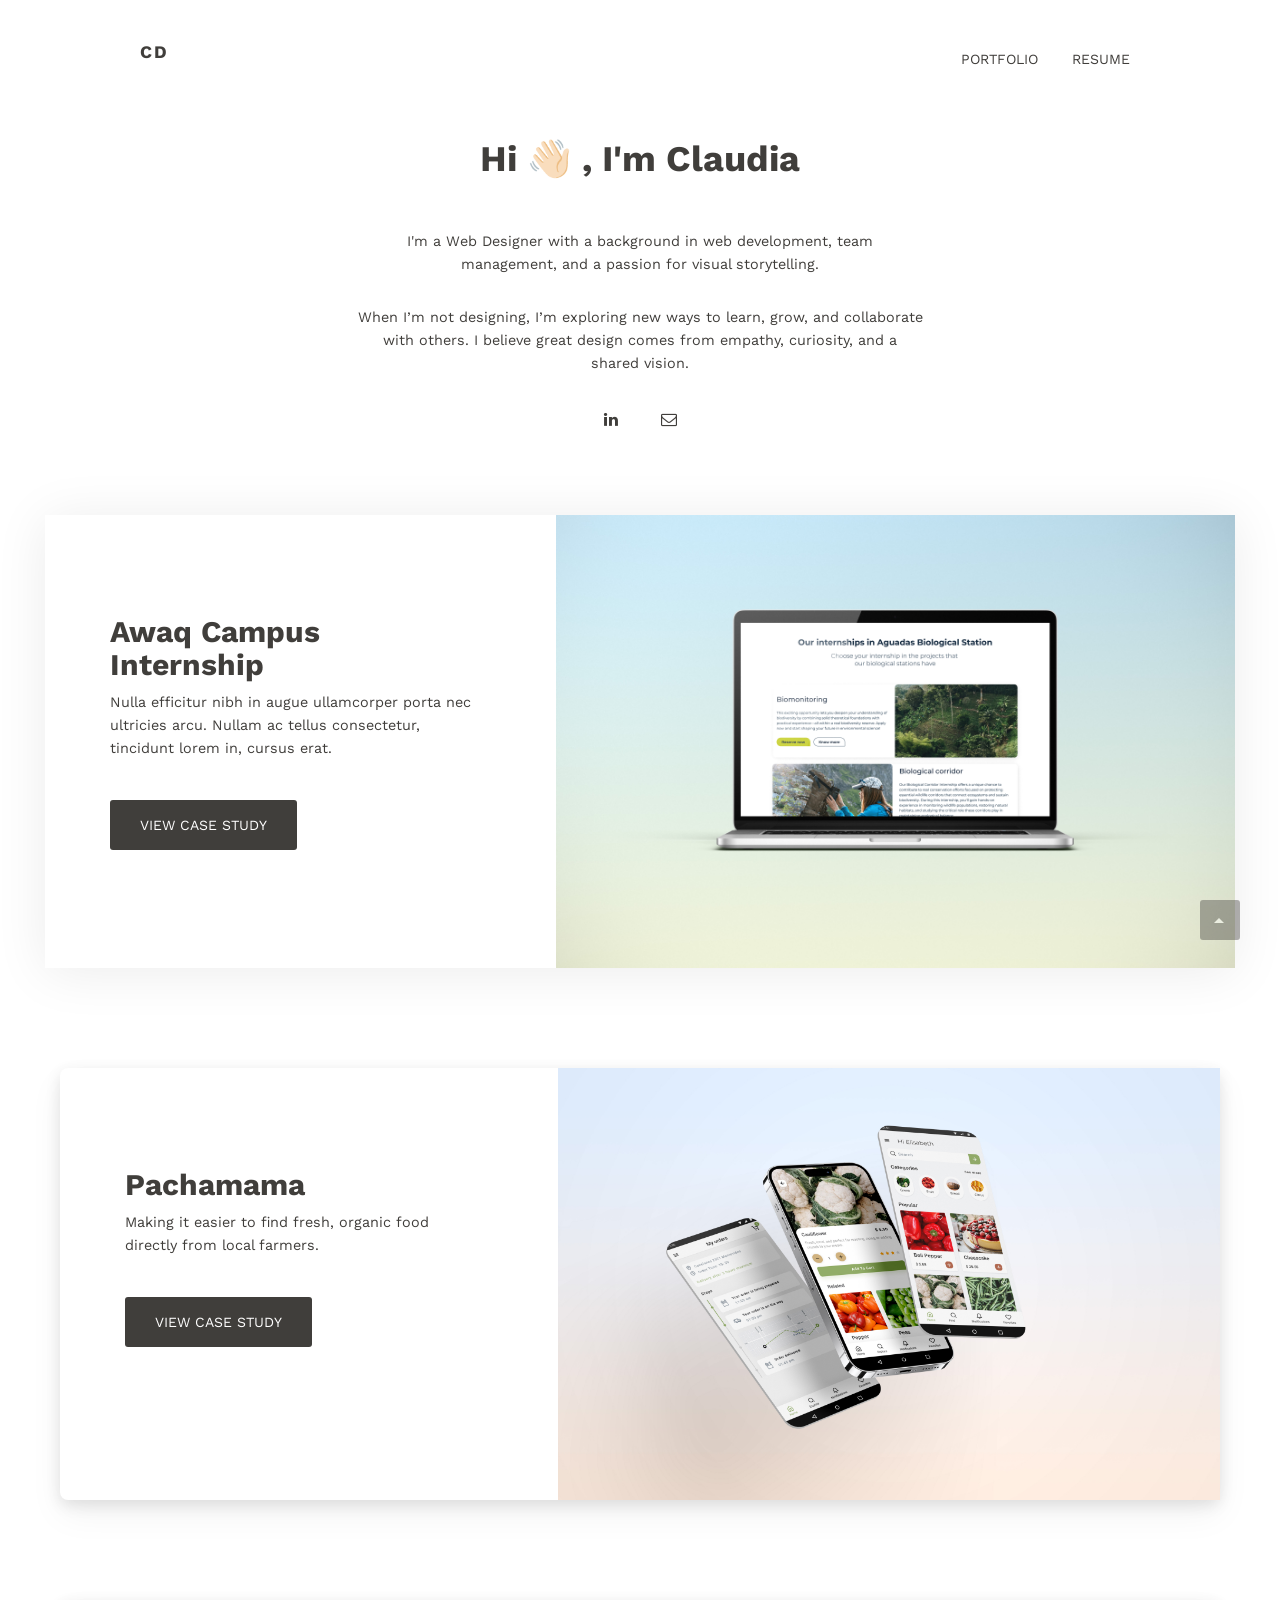
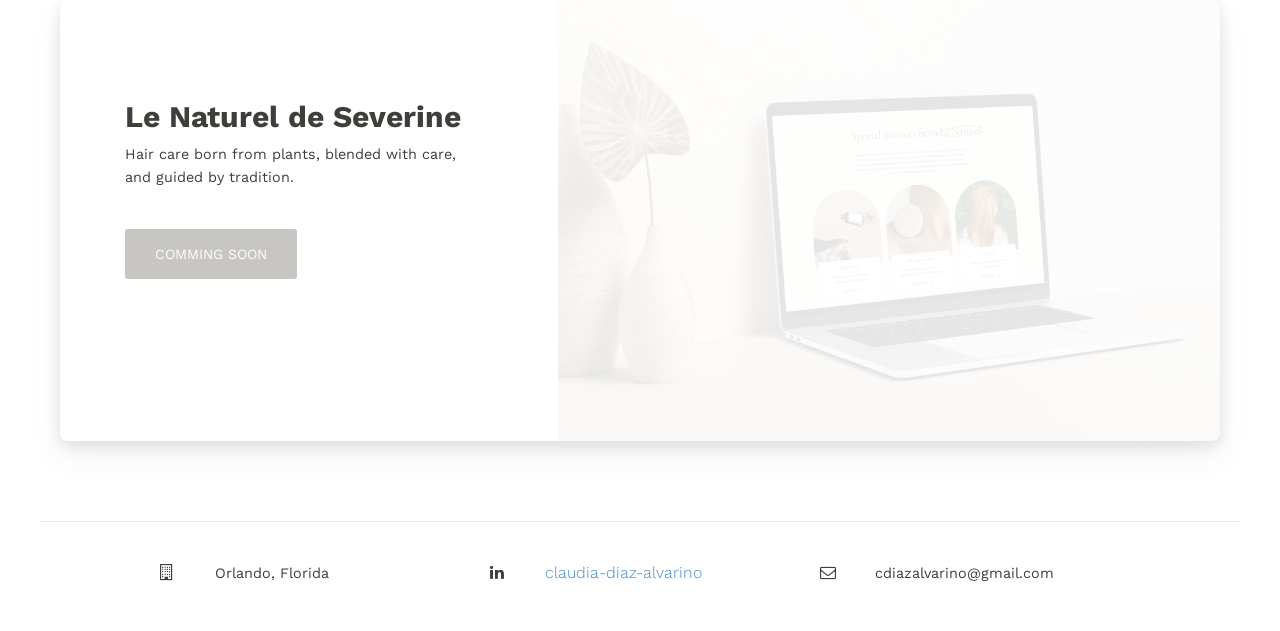
==== index.html @ 5d422d53 "links" ====
<!DOCTYPE html>
<html>
  <head>
    <title>Tera | Responsive HTML5 Portfolio Template</title>
    <meta charset='utf-8'>
    <meta content='Description' name=''>
    <meta content='1 day' name='revisit-after'>
    <meta content='width=device-width, initial-scale=1' name='viewport'>
    <link rel="shortcut icon" href="favicon.ico?v=5" type="image/x-icon">
    <!-- Fonts -->
    <link href='http://fonts.googleapis.com/css?family=Roboto:400,100,300,400italic,300italic,100italic,700italic,700' rel='stylesheet' type='text/css'>
    <link href='http://fonts.googleapis.com/css?family=Inconsolata:400,700' rel='stylesheet' type='text/css'>
    <link rel="stylesheet"
    href="https://fonts.googleapis.com/css2?family=Heebo:wght@400;500;600;700&family=Work+Sans:wght@400;600;700&display=swap">
    <!-- Styles -->
    <link href="stylesheets/bootstrap.min.css" rel="stylesheet" type="text/css" />
    <link href="stylesheets/font-awesome.min.css" rel="stylesheet" type="text/css" />
    <link href="stylesheets/style.css" rel="stylesheet" type="text/css" />
    <link rel="stylesheet"
    href="https://fonts.googleapis.com/css2?family=Heebo:wght@400;500;600;700&family=Work+Sans:wght@400;600;700&display=swap">
    <link href="https://fonts.googleapis.com/css2?family=Heebo:wght@100..900&family=Mrs+Saint+Delafield&family=Open+Sans:ital,wght@0,300..800;1,300..800&family=Work+Sans:ital,wght@0,100..900;1,100..900&display=swap" rel="stylesheet">
    <!-- HTML5 fallbacks -->
    <!--[if lt IE 9]>
    <script src="javascripts/html5shiv.js" type="text/javascript"></script>
    <script src="javascripts/respond.min.js" type="text/javascript"></script>
    <![endif]-->
  </head>
  <body>
    <div class='container-fluid'>
      <header data-spy='affix'>
        <section>
          <a class='brand' href='index.html'>
            CD
          </a>
          <ul id='navigation'>
            <div class='trigger'>
              <div class='bar'></div>
              <div class='bar'></div>
              <div class='bar'></div>
            </div>
            <li>
              <a href='index.html'>Portfolio</a>
            </li>
            <!-- <li>
              <a href='#'>Features</a>
              <ul>
                <li>
                  <a href='tera-slider.html'>Tera Slider</a>
                </li>
                <li>
                  <a href='icons.html'>Retina icons</a>
                </li>
                <li>
                  <a href='404.html'>404 Error page</a>
                </li>
                <li>
                  <a href='index-boxed.html'>Boxed layout</a>
                </li>
                <li>
                  <a href='profile.html'>Profile page</a>
                </li>
                <li>
                  <a href='elements.html'>Elements</a>
                </li>
              </ul>
            </li> -->
            <!-- <li>
              <a href='#'>Portfolio</a>
              <ul>
                <li>
                  <a href='aci.html'>Awaq Campus Internship</a>
                </li>
                <li>
                  <a href='pachamama.html'>Pachamama</a>
                </li>
              </ul>
            </li> -->
            <li>
              <a href='resume.html'>Resume</a>
            </li>
          
          </ul>
        </section>
      </header>
    
  

      <!-- Intro -->
      <section class='wide pt-100'>
        <div class='block'>
          <div class='row'>
            <div class='col-md-6 col-md-offset-3'>
              <div class='text-center'>
                <div class='title-block'>
                  <h1>Hi 👋🏻 , I'm Claudia</h1>
                </div> 
                <p>I'm a Web Designer with a background in web development, team management, and a passion for visual storytelling.</p>
                <p>When I’m not designing, I’m exploring new ways to learn, grow, and collaborate with others. I believe great design comes from empathy, curiosity, and a shared vision.</p>
                <!-- <div class='fa fa-heart-o'></div> -->
               
              </div>
              <div class='text-center intro'>
                <div class='social'>
                  <a class='icon fa fa-linkedin' href='https://www.linkedin.com/in/claudia-diaz-alvarino/'></a>
                  <!-- <a class='icon fa fa-behance' href='#'></a> -->
                  <a class='icon fa fa-envelope-o' href='mailto:cdiazalvarino@gmail.com'></a>
                </div>
              </div>
              
            </div>
          </div>
        </div>
      </section>
      
     
      <section class='wide'>
        <div class='block'>

          <!-- DO NOT DELETE -->
          <!-- <a href="aci.html"> 
            <div class='row mb-100'>
            <div class='col-md-12'>
              <img class="fadeIn card" src="images/home/aci.jpg" />
            </div>
          </div></a> -->

          <!-- <a href="pachamama.html"> 
            <div class='row mb-100'>
            <div class='col-md-12'>
              <img class="fadeIn card" src="images/home/coder.jpg" />
            </div>
          </div>
        </a> -->
        <!-- END DO NOT DELETE -->
          <div class='row mb-100 card'>
            <div class='col-md-5'>
              <div class='block'>
                <h2>Awaq Campus Internship</h2>
                <p>Nulla efficitur nibh in augue ullamcorper porta nec ultricies arcu. Nullam ac tellus consectetur, tincidunt lorem in, cursus erat.</p>
                <a class="btn btn-default" href="aci.html">View Case Study</a>
              <!-- <button class='btn btn-primary'>Primary button</button> -->
              </div>
            </div>
            <div class='col-md-7 pr-0'>
              <img class="fadeIn" src="images/projects/aci/hero.jpg" />
            </div>
          </div>
          <div class='row mb-100 card2'>
            <div class='col-md-5'>
              <div class='block'>
                <h2>Pachamama</h2>
                <p>Making it easier to find fresh, organic food directly from local farmers.</p>
                <!-- <button class='btn btn-default' >View Case Study</button> -->
                <a class="btn btn-default" href="pachamama.html">View Case Study</a>
              </div>
            </div>
            <div class='col-md-7 pr-0'>
              <img class="fadeIn" src="images/projects/coder/HERO.jpg" />
            </div>
          </div>
          <!-- <div class='row card2'>
            <div class='col-md-5'>
              <div class='block'>
                <h2>E-commerce Experience</h2>
                 <p>Minimal by nature, bold in function. A digital storefront made to feel effortless.
                 </p>
                <a class="btn btn-inactive" aria-disabled="true" href="">Comming Soon</a>
              </div>
            </div>
            <div class='col-md-7 pr-0'>
              <img class="fadeIn" src="images/home/ecommerce3.jpg" />
            </div>
          </div> -->
          <!-- full image do not delete -->
          <!-- <div class='row'>
            <div class='col-md-12'>
              <img class="fadeIn" src="images/projects/05.png" />
            </div>
          </div> -->
          <!-- <div class='row'>
            <div class='col-md-7'>
              <img class="fadeIn" src="images/projects/17.jpg" />
            </div>
            <div class='col-md-5'>
              <div class='block'>
                <h3>The fun part</h3>
                <p>Lorem ipsum dolor sit amet, consectetur adipiscing elit. Quisque mauris sapien, mollis nec gravida vitae, mollis in ligula.</p>
              </div>
            </div>
          </div> -->
          <!-- <div class='row'>
            <div class='col-md-6 col-md-offset-3'>
              <img class="fadeIn" src="images/projects/05.jpg" />
              <div class='block text-center'>
                <h3>Thank you for watching</h3>
                <div class='fa fa-heart-o'></div>
              </div>
            </div>
          </div> -->
          <div class='row card2'>
            <div class='col-md-5'>
              <div class='block'>
                <h2>Le Naturel de Severine</h2>
                 <p>Hair care born from plants, blended with care, and guided by tradition.
                 </p>
                <a class="btn btn-inactive" aria-disabled="true" href="">Comming Soon</a>
              </div>
            </div>
            <div class='col-md-7 pr-0'>
              <img class="fadeIn" src="images/home/lenaturel1.jpg" />
            </div>
          </div>

          <!-- <div class='row card2'>
            <div class='col-md-5'>
              <div class='block'>
                <h2>Le Naturel de Severine</h2>
                 <p>Hair care born from plants, blended with care, and guided by tradition.
                 </p>
                <a class="btn btn-inactive" aria-disabled="true" href="">Comming Soon</a>
              </div>
            </div>
            <div class='col-md-7 pr-0'>
              <img class="fadeIn" src="images/home/lenaturel2.jpg" />
            </div>
          </div> -->
        </div>
      </section>

      <!-- <section class='work'>
        <ul id='grid'>
         
          <li class='item photography wide'>
            <a class='inner' href='single.html' style='background:url(images/projects/aci/test.jpg);'>
              <div class='caption'>
                <div class='field'>
                  Design
                </div>
                <div class='titles'>
                  <div class='title'>AWAQ Campus Internship</div>
                  <div class='subtitle'>Packages</div>
                </div>
              </div>
            </a>
          </li>
         
        
         
        
        
        </ul>
      </section> -->
 
<!--      
       <section class='wide'>
        <div class='block pb-0'>
          <div class='row mb-50 pt-100 pb-100'>
            <div class='col-md-4'>
              <div class=''>
                <h2>Elmiron</h2>
                <p>The main goal of the website is to make it easy for users to reserve internships. There is a dedicated internship page, but this information is also displayed in other sections of the website. </p>
              </div>
            </div>
            <div class='col-md-8'>
              <img class="fadeIn" src="images/projects/wt/Emiron.jpg" />
            </div>
          </div>
         
          

         
        </div>
      </section> -->


      <!-- CONTACT -->
      <!-- CONTACT -->
      <section class='contact top-line mobile-center'>
        <div class='block'>
          <div class='row'>
            <div class='col-md-4'>
              <div class='row'>
                <div class='col-md-2'>
                  <div class='fa fa-building-o'></div>
                </div>
                <div class='col-md-10'>
                  <p>Orlando, Florida</p>
                </div>
              </div>
            </div>
            <div class='col-md-4'>
              <div class='row'>
                <div class='col-md-2'>
                  <div class='fa fa-linkedin'></div>
                </div>
                <div class='col-md-10'>
                  <!-- <p>(10) 10 100 100</p>
                  <p>(13) 33 333 337</p> -->
                  <a href="https://www.linkedin.com/in/claudia-diaz-alvarino/">claudia-diaz-alvarino</a>
                </div>
              </div>
            </div>
            <div class='col-md-4'>
              <div class='row'>
                <div class='col-md-2'>
                  <div class='fa fa-envelope-o'></div>
                </div>
                <div class='col-md-10'>
                  <p>cdiazalvarino@gmail.com</p>
                </div>
              </div>
            </div>
          </div>
        </div>
      </section>
      <!-- Footer -->
      <!-- <footer>
        <section class='text-center'>
          <div class='social'>
            <a class='icon fa fa-dribbble' href='#'></a>
            <a class='icon fa fa-behance' href='#'></a>
            <a class='icon fa fa-facebook' href='#'></a>
            <a class='icon fa fa-instagram' href='#'></a>
            <a class='icon fa fa-twitter' href='#'></a>
            <a class='icon fa fa-stumbleupon' href='#'></a>
          </div>
          <div class='copy'>
            &copy; 2015 Tera. All Rights Reserved.
          </div>
        </section>
      </footer> -->
    </div>
    <script src="javascripts/jquery.min.js" type="text/javascript"></script>
    <script src="javascripts/jquery.easing.1.3.js" type="text/javascript"></script>
    <script src="javascripts/jquery.mobile.custom.min.js" type="text/javascript"></script>
    <script src="javascripts/tera-slider.js" type="text/javascript"></script>
    <script src="javascripts/tera-lightbox.js" type="text/javascript"></script>
    <script src="javascripts/isotope.pkgd.min.js" type="text/javascript"></script>
    <script src="javascripts/bootstrap.min.js" type="text/javascript"></script>
    <script src="javascripts/validation.js" type="text/javascript"></script>
    <script src="javascripts/jquery.placeholder.js" type="text/javascript"></script>
    <script src="javascripts/waypoints.min.js" type="text/javascript"></script>
    <script src="javascripts/functions.js" type="text/javascript"></script>
  </body>
</html>
---- stylesheets/style.css ----
/*

Tera CSS
Version 2.5
Made by Themanoid

	TABLE OF CONTENTS
	_________________

	00. Presets
	01. General
	02. Typography
	03. Elements
	04. Sections
	05. Slider
	06. Portfolio
	07. Modes
	08. Lightbox

*/
/*-----------

 	00 Presets

-------------*/
@import url("tera-slider.css");
@import url("tera-lightbox.css");
::selection {
  background: yellow;
  /* background: #B5E9E3; */
  color: #403E3B; 
}

::-moz-selection {
  background: yellow;
  /* background: #B5E9E3; */
  color: #403E3B; }

* {
  -webkit-font-smoothing: antialiased;
  text-rendering: optimizeLegibility; }

/*-----------

	01 General

-------------*/
html, body {
  font-size: 16px;
  /* font-family: "Roboto", sans-serif; */
  font-family: "Work Sans", sans-serif;
  font-weight: 300;
  background: #fff;
  color: #403E3B;
  width: 100%;
  height: 100%;
  min-height: 100%;
  display: inline-block; }
  @media screen and (max-width: 767px) {
    html, body {
      font-size: 14px; } }
  @media screen and (min-width: 1300px) {
    html, body {
      font-size: 18px; } }

body {
  overflow-x: hidden; }

.container-fluid {
  padding: 0;
  width: 100%;
  height: 100%;
  min-height: 100%;
  -ms-filter: "progid:DXImageTransform.Microsoft.Alpha(Opacity=$ms)";
  filter: alpha(opacity=0);
  -moz-opacity: 0;
  -khtml-opacity: 0;
  opacity: 0;
  -webkit-transition: opacity 0.6s cubic-bezier(0.35, 0.085, 0.305, 1.005);
  -moz-transition: opacity 0.6s cubic-bezier(0.35, 0.085, 0.305, 1.005);
  -o-transition: opacity 0.6s cubic-bezier(0.35, 0.085, 0.305, 1.005);
  transition: opacity 0.6s cubic-bezier(0.35, 0.085, 0.305, 1.005); }
  .container-fluid.loaded {
    -ms-filter: "progid:DXImageTransform.Microsoft.Alpha(Opacity=$ms)";
    filter: alpha(opacity=100);
    -moz-opacity: 1;
    -khtml-opacity: 1;
    opacity: 1; }


    .pb-0 {
      padding-bottom: 0px!important;
    }

    .pt-0 {
      padding-top: 0px!important;
    }

    .pr-0{
      padding-right: 0px!important;
    }

    .mb-30{
      margin-bottom: 30px;
    }

    .mb-50{
      margin-bottom: 50px;
    }

    .pt-30{
      padding-top: 30px!important;
    }
    .pb-30{
      padding-bottom: 30px!important;
    }

    .pt-50{
      padding-top: 50px!important;
    }
    .pb-50{
      padding-bottom: 50px!important;
    }

    .pt-100{
      padding-top: 100px!important;
    }

    .pb-100{
      padding-bottom: 100px!important;
    }
     
    .mb-80{
      margin-bottom: 80px;
    }
    .mb-100{
      margin-bottom: 100px!important;
    }

    .mt-100{
      margin-top: 100px;
    }

    /* Border of projects */
    .border{
      padding:30px 10px;
      border: 3px solid #EFEFEF
      /* border: 3px solid #EAF9F6; */

    }

    .flex{
      display: flex;
      justify-content: center;
    }


    .fill{
    background-color: #fdf2d8; 
    padding: 0.1em 0.1em;
    font-weight: 500;
    }

    .fill-blue{
    background-color: #E4F3FA; 
    padding: 0.1em 0.1em;
    font-weight: 500;
    }

    .confidential{
      font-family: "Work Sans", sans-serif;
    font-weight: 300;
    font-size: 15px;
    }

    



/*-----------

	02 Typography

-------------*/
.title-block {
  padding-bottom: 30px; }
  .title-block h1, .title-block h2, .title-block h3, .title-block h4, .title-block h5, .title-block h6 {
    padding-top: 0;
    margin-top: 0; }
    @media screen and (max-width: 767px) {
      .title-block h1, .title-block h2, .title-block h3, .title-block h4, .title-block h5, .title-block h6 {
        margin-top: 20px; } }
  @media screen and (max-width: 767px) {
    .title-block {
      padding-bottom: 20px;
      text-align: center; } }

h1, h2, h3, h4, h5, h6 {
  color: #403E3B;
  font-weight: normal; }

h1 {
  /* font-family: "Roboto", sans-serif;
  font-weight: 100; */
  font-family: "Work Sans", sans-serif;
    font-optical-sizing: auto;
    font-weight: bold;
    font-style: normal;
 }

  h2{
    font-family: "Work Sans", sans-serif;
    font-optical-sizing: auto;
    font-weight: bold;
    font-style: normal;
  }

 

h3 {
  font-family: "Work Sans", sans-serif;
  margin-bottom: 20px;
  font-weight: 500; }

h4 {
  /* font-family: "Inconsolata", sans-serif; */
  font-family: "Work Sans", sans-serif;
  font-weight: 400;
  font-size: 1em;
  /* border-bottom: 1px solid #DDDDDD; */
  padding-bottom: 5px;
  font-weight: bold;
    color: #403E3B; 
    /* font-weight: 600; */
}

.resume-h4{

  color: #6d6e71;
  letter-spacing: 1.5px;

}

.resume-h2{
  font-size: 27px;
  letter-spacing: 1.3px;
  font-family: "Crimson Text", serif;
  font-weight: 400;
  font-style: italic;
}
  

p {
  font-size: .9em;
  line-height: 1.6em;
  /* font-family: "Inconsolata", sans-serif; */
  font-family: "Work Sans", sans-serif;
  font-weight: 400;
  /* color: #888; */
  color: #403E3B;
  margin: 10px 0 30px 0; 
}
  p a {
    font-weight: bold; }

blockquote {
  border-left: 1px solid #bbb;
  width: 100%;
  border-right: 1px solid #bbb;
  text-align: center;
  margin-bottom: 40px; }

strong {
  font-weight: bold;
  color: #403E3B; }

.subtitle {
  -ms-filter: "progid:DXImageTransform.Microsoft.Alpha(Opacity=$ms)";
  filter: alpha(opacity=70);
  -moz-opacity: 0.7;
  -khtml-opacity: 0.7;
  opacity: 0.7;
  /* font-family: "Inconsolata", sans-serif;  */
  font-family: "Work Sans", sans-serif;
}
  

  /* Lists */
  
  .custom-list {
    list-style: none;
    padding-left: 0;
    font-size: .9em;
    line-height: 1.6em;
    /* font-family: "Inconsolata", sans-serif; */
    font-family: "Work Sans", sans-serif;
    font-weight: 400;
    /* color: #888; */
    color: #403E3B;
    margin: 10px 0 30px 0;
  }
  
  .custom-list li {
    position: relative;
    padding-left: 28px;
    margin-bottom: 16px;
    
  }
  
  .custom-list li::before {
    content: '';
    position: absolute;
    left: 0;
    top: 10px;
    width: 5px;
    height: 5px;
    background-color: #888;
    /* background-color: #403E3B; */
    border-radius: 50%;
  }

  

/*-----------

	03 Elements

-------------*/

.grid {
  -webkit-transition: all .3s;
  transition: all .3s;
}


.card {
  box-shadow: 0px 4px 50px 0px rgba(0, 0, 0, 0.08);
  transition: filter 0.6s cubic-bezier(0.55, 0.055, 0.675, 0.19), 
  opacity 0.6s ease-in-out; 
}

.card:hover {
              filter: brightness(1.03);
  opacity: 1;
}

.card2{
  background-color: #fff;
    border-radius: 8px;
    flex-wrap: wrap;
    align-items: stretch;
    width: 100%;
    margin: 40px auto;
    transition: all .12s;
    display: flex;
    box-shadow: 0 5px 15px rgba(0, 0, 0, .1), 0 15px 35px rgba(0, 0, 0, .05);

}

.card3{
  background-color: #fff;
    /* border-radius: 8px; */
    flex-wrap: wrap;
    align-items: stretch;
    width: 100%;
    /* margin: 40px auto; */
    transition: all .12s;
    display: flex;
    box-shadow: 0 5px 15px rgba(0, 0, 0, .1), 0 15px 35px rgba(0, 0, 0, .05);

}


/* .outlined-text {
  font-size: 3rem;
  color: white; 
  -webkit-text-stroke: 1px black; 
  font-weight: 600;
  background-color: transparent;
} */


.responsive-video {
  width: 100%;
  height: auto;
  display: block;
  max-width: 100%;
  border: none;
  box-shadow: none;
  margin: 0;
  padding: 0;
  background: none;
}

.blog-date {
  margin-top: 25px;
  color: #999;
  font-size: .9em; }

.comment-box {
  border: 1px solid #fff;
  padding: 0 20px 15px;
  margin-bottom: 40px;
  -webkit-transition: all 0.3s cubic-bezier(0.35, 0.085, 0.305, 1.005);
  -moz-transition: all 0.3s cubic-bezier(0.35, 0.085, 0.305, 1.005);
  -o-transition: all 0.3s cubic-bezier(0.35, 0.085, 0.305, 1.005);
  transition: all 0.3s cubic-bezier(0.35, 0.085, 0.305, 1.005); }
  .comment-box .title {
    margin: 0 -20px;
    background: #fff;
    padding: 10px 20px; }
  .comment-box:hover {
    -webkit-box-shadow: 0 5px 0 rgba(0, 0, 0, 0.1);
    -moz-box-shadow: 0 5px 0 rgba(0, 0, 0, 0.1);
    -ms-box-shadow: 0 5px 0 rgba(0, 0, 0, 0.1);
    box-shadow: 0 5px 0 rgba(0, 0, 0, 0.1); }

ul.comments {
  list-style: none;
  margin: 30px 0;
  padding: 0; }
  ul.comments li.comment {
    border: 1px solid #fff;
    margin-bottom: 15px;
    -webkit-transition: all 0.3s cubic-bezier(0.35, 0.085, 0.305, 1.005);
    -moz-transition: all 0.3s cubic-bezier(0.35, 0.085, 0.305, 1.005);
    -o-transition: all 0.3s cubic-bezier(0.35, 0.085, 0.305, 1.005);
    transition: all 0.3s cubic-bezier(0.35, 0.085, 0.305, 1.005); }
    ul.comments li.comment:hover {
      -webkit-box-shadow: 0 3px 0 rgba(0, 0, 0, 0.1);
      -moz-box-shadow: 0 3px 0 rgba(0, 0, 0, 0.1);
      -ms-box-shadow: 0 3px 0 rgba(0, 0, 0, 0.1);
      box-shadow: 0 3px 0 rgba(0, 0, 0, 0.1); }
    ul.comments li.comment .user {
      background: #fff;
      display: inline-block;
      width: 100%;
      border-bottom: 1px solid #fff; }
      ul.comments li.comment .user img {
        height: 50px;
        float: left; }
      ul.comments li.comment .user h5 {
        margin: 0 25px;
        line-height: 50px;
        display: inline-block;
        float: left;
        width: auto; }
      ul.comments li.comment .user a.btn {
        float: right;
        display: inline-block;
        margin-right: 10px;
        background: #ddd; }
        ul.comments li.comment .user a.btn:hover {
          background: #403E3B; }
    ul.comments li.comment .comment-body {
      padding: 0 25px;
      display: block;
      float: none;
      clear: both; }
    ul.comments li.comment ul {
      list-style: none; }
      ul.comments li.comment ul li {
        margin-bottom: 15px; }

.back-to-top {
  background: #403E3B;
  width: 40px;
  height: 40px;
  position: fixed;
  right: 40px;
  bottom: -40px;
  cursor: pointer;
  -ms-filter: "progid:DXImageTransform.Microsoft.Alpha(Opacity=$ms)";
  filter: alpha(opacity=40);
  -moz-opacity: 0.4;
  -khtml-opacity: 0.4;
  opacity: 0.4;
  -webkit-border-radius: 3px;
  -moz-border-radius: 3px;
  -ms-border-radius: 3px;
  border-radius: 3px;
  -webkit-transition: all 0.3s cubic-bezier(0.35, 0.085, 0.305, 1.005);
  -moz-transition: all 0.3s cubic-bezier(0.35, 0.085, 0.305, 1.005);
  -o-transition: all 0.3s cubic-bezier(0.35, 0.085, 0.305, 1.005);
  transition: all 0.3s cubic-bezier(0.35, 0.085, 0.305, 1.005); }
  .back-to-top.active {
    bottom: 40px; }
  .back-to-top:after {
    content: ' ';
    position: absolute;
    top: 13px;
    left: 14px;
    border: 5px solid transparent;
    border-bottom-color: #fff; }
  .back-to-top:hover {
    -ms-filter: "progid:DXImageTransform.Microsoft.Alpha(Opacity=$ms)";
    filter: alpha(opacity=100);
    -moz-opacity: 1;
    -khtml-opacity: 1;
    opacity: 1; }
  @media screen and (max-width: 767px) {
    .back-to-top {
      right: 10px; }
      .back-to-top.active {
        bottom: 10px; } }

.service {
  padding: 20px 0; }
  .service .fa {
    margin-top: 15px;
    font-size: 2em;
    float: right; }
  @media screen and (max-width: 992px) {
    .service .fa {
      float: none;
      text-align: center; } }

.top-line {
  border-top: 1px solid #eee; }

.bottom-line {
  border-bottom: 1px solid #eee; }

.brand {


  font-family: "Work Sans", sans-serif;
    font-optical-sizing: auto;
    font-weight: bold;
    font-style: normal;

  font-size: 1.1em;
  padding: 10px 0;
  width: auto;
  display: block;
  float: left;
  text-transform: uppercase;
  letter-spacing: 2px;
  color: #403E3B;
  /* font-weight: 300;  */
}
  .brand:hover {
    color: #403E3B;
    text-decoration: none; }

.fa-icon {
  padding: 10px 0; }
  .fa-icon i {
    width: 30px; }

figure.profile {
  margin: 0 10px;
  text-align: center; }
  figure.profile .social a.icon {
    color: #403E3B;
    background: #eee;
    font-size: 11px;
    height: 20px;
    width: 20px;
    line-height: 20px;
    margin: 0 2px;
    -webkit-border-radius: 3px;
    -moz-border-radius: 3px;
    -ms-border-radius: 3px;
    border-radius: 3px;
    -webkit-transition: all 0.2s cubic-bezier(0.35, 0.085, 0.305, 1.005);
    -moz-transition: all 0.2s cubic-bezier(0.35, 0.085, 0.305, 1.005);
    -o-transition: all 0.2s cubic-bezier(0.35, 0.085, 0.305, 1.005);
    transition: all 0.2s cubic-bezier(0.35, 0.085, 0.305, 1.005); }
    figure.profile .social a.icon:hover {
      background: #403E3B;
      color: #eee;
      text-decoration: none; }
  figure.profile .avatar img {
    width: 100%; }
  figure.profile .description h3 {
    margin: 40px 0 15px 0; }
  figure.profile .description h5 {
    margin-bottom: 18px; }
  @media screen and (max-width: 1300px) {
    figure.profile {
      margin: 30px 0 50px; } }

label {
  margin: 20px 0 7px; }

input.form-element, textarea.form-element {
  background: #fff;
  border: 0;
  -webkit-border-radius: 0;
  -moz-border-radius: 0;
  -ms-border-radius: 0;
  border-radius: 0;
  -webkit-box-shadow: inset 0 0 0 #ddd;
  -moz-box-shadow: inset 0 0 0 #ddd;
  -ms-box-shadow: inset 0 0 0 #ddd;
  box-shadow: inset 0 0 0 #ddd;
  color: #403E3B !important;
  margin: 7px 0;
  padding: 10px 20px;
  width: 100%;
  line-height: auto;
  display: block !important;
  -webkit-transition: all 0.2s cubic-bezier(0.35, 0.085, 0.305, 1.005);
  -moz-transition: all 0.2s cubic-bezier(0.35, 0.085, 0.305, 1.005);
  -o-transition: all 0.2s cubic-bezier(0.35, 0.085, 0.305, 1.005);
  transition: all 0.2s cubic-bezier(0.35, 0.085, 0.305, 1.005); }
  input.form-element.error, textarea.form-element.error {
    background: #e74c3c;
    color: #fff; }
  input.form-element:focus, textarea.form-element:focus {
    -webkit-box-shadow: inset 0 3px 0 #ddd;
    -moz-box-shadow: inset 0 3px 0 #ddd;
    -ms-box-shadow: inset 0 3px 0 #ddd;
    box-shadow: inset 0 3px 0 #ddd;
    outline: none; }

.placeholder {
  color: #aaa; }

textarea.form-element {
  padding: 10px 20px;
  height: 150px;
  resize: vertical; }
  @media screen and (max-width: 767px) {
    textarea.form-element {
      height: 80px; } }

#form .block {
  padding: 40px 20px; }

.progress {
  height: 20px;
  padding: 7px;
  -webkit-border-radius: 0;
  -moz-border-radius: 0;
  -ms-border-radius: 0;
  border-radius: 0;
  -webkit-box-shadow: 0 0 0 0;
  -moz-box-shadow: 0 0 0 0;
  -ms-box-shadow: 0 0 0 0;
  box-shadow: 0 0 0 0; }
  .progress .progress-bar {
    height: 6px;
    -webkit-border-radius: 0;
    -moz-border-radius: 0;
    -ms-border-radius: 0;
    border-radius: 0;
    -webkit-box-shadow: 0 0 0 0;
    -moz-box-shadow: 0 0 0 0;
    -ms-box-shadow: 0 0 0 0;
    box-shadow: 0 0 0 0; }
    .progress .progress-bar.progress-bar-gray {
      background: #403E3B; }

.nav-tabs li a {
  -webkit-border-radius: 0;
  -moz-border-radius: 0;
  -ms-border-radius: 0;
  border-radius: 0;
  color: #aaa; }
  .nav-tabs li a.active {
    color: #403E3B; }

.tab-content {
  border: 1px solid #ddd;
  border-top: 1px solid transparent;
  margin-top: -1px;
  padding: 10px 30px 0; }
  .tab-content img {
    margin-bottom: 30px; }

.btn {
  -webkit-border-radius: 3px;
  -moz-border-radius: 3px;
  -ms-border-radius: 3px;
  border-radius: 3px;
  -webkit-box-shadow: 0 0 0 0;
  -moz-box-shadow: 0 0 0 0;
  -ms-box-shadow: 0 0 0 0;
  box-shadow: 0 0 0 0;
  color: #fff;
  border: 0;
  margin: 10px 0 0;
  padding: 15px 30px;
  text-transform: uppercase;
  -webkit-transition: all 0.2s cubic-bezier(0.35, 0.085, 0.305, 1.005);
  -moz-transition: all 0.2s cubic-bezier(0.35, 0.085, 0.305, 1.005);
  -o-transition: all 0.2s cubic-bezier(0.35, 0.085, 0.305, 1.005);
  transition: all 0.2s cubic-bezier(0.35, 0.085, 0.305, 1.005); }
  .btn.btn-default {
    background: #403E3B; }
    .btn.btn-default:hover, .btn.btn-default.active {
      background: #222;
      color: #fff; }
      .btn.btn-inactive{
        background: #C8C6C3 ;
        pointer-events: none; /* evita clics */
       }
  .btn.btn-lg {
    padding: 20px 35px; }
  .btn.btn-sm {
    padding: 10px 25px; }
  .btn.btn-xs {
    padding: 5px 20px; }
  .btn .fa {
    margin-right: 10px; }

/*----------------
	03.b Navigation
-----------------*/
#navigation {
  float: right;
  font-size: 14px;
  list-style: none;
  margin: 0;
  padding: 12px 0;
  width: auto;
  position: relative; }
  #navigation li {
    display: inline-block;
    margin: 2px 5px;
    background: transparent;
    -webkit-transition: all 0.3s cubic-bezier(0.35, 0.085, 0.305, 1.005);
    -moz-transition: all 0.3s cubic-bezier(0.35, 0.085, 0.305, 1.005);
    -o-transition: all 0.3s cubic-bezier(0.35, 0.085, 0.305, 1.005);
    transition: all 0.3s cubic-bezier(0.35, 0.085, 0.305, 1.005); }
    #navigation li a {
      color: #403E3B;
      /* font-family: "Inconsolata", sans-serif; */
      font-family: "Work Sans", sans-serif;
      font-weight: 400;
      display: inline-block;
      padding: 5px 10px;
      text-transform: uppercase;
     }
    #navigation li:hover a {
      text-decoration: none;
      color: #999; }
    #navigation li:last-child {
      margin-right: 0; }
    #navigation li ul {
      position: absolute;
      top: 40px;
      right: 0;
      left: 0;
      max-height: 0;
      padding: 0 20px;
      background: transparent;
      overflow: hidden;
      -ms-filter: "progid:DXImageTransform.Microsoft.Alpha(Opacity=$ms)";
      filter: alpha(opacity=0);
      -moz-opacity: 0;
      -khtml-opacity: 0;
      opacity: 0;
      -webkit-transition: all 0.2s cubic-bezier(0.35, 0.085, 0.305, 1.005);
      -moz-transition: all 0.2s cubic-bezier(0.35, 0.085, 0.305, 1.005);
      -o-transition: all 0.2s cubic-bezier(0.35, 0.085, 0.305, 1.005);
      transition: all 0.2s cubic-bezier(0.35, 0.085, 0.305, 1.005);
      text-align: center; }
      #navigation li ul li, #navigation li ul li:last-child {
        margin: 1px 0 2px;
        padding: 0;
        background: #fff; }
        #navigation li ul li a, #navigation li ul li:last-child a {
          padding: 3px 5px; }
    #navigation li:hover {
      background: #fff; }
      #navigation li:hover ul {
        padding: 4px 20px;
        max-height: 400px;
        -ms-filter: "progid:DXImageTransform.Microsoft.Alpha(Opacity=$ms)";
        filter: alpha(opacity=100);
        -moz-opacity: 1;
        -khtml-opacity: 1;
        opacity: 1; }
        #navigation li:hover ul li {
          padding: 0; }
          #navigation li:hover ul li:hover {
            background: #403E3B; }
  @media screen and (max-width: 767px) {
    #navigation {
      padding: 5px 0;
      position: absolute;
      top: 0;
      right: 5px;
      left: 5px; }
      #navigation li {
        display: block;
        padding: 5px;
        margin: 0;
        text-align: right; }
        #navigation li:hover {
          background: #fff; }
        #navigation li:last-child {
          padding: 5px; }
        #navigation li ul li:hover {
          background: #403E3B !important; }
        #navigation li ul li:last-child {
          padding: 0; } }

/*-----------

	04 Sections

-------------*/
header {
  position: fixed;
  padding-top: 30px;
  left: 0;
  top: 0;
  right: 0;
  z-index: 10; }
  @media screen and (max-width: 767px) {
    header {
      padding-top: 5px; } }

section {
  margin: 0 auto;
  width: 100%;
  max-width: 1200px;
  padding: 0 100px; }
  section.block {
    padding: 100px; }
    section.block.small {
      padding: 20px; }
    @media screen and (max-width: 1300px) {
      section.block {
        padding: 60px; } }
    @media screen and (max-width: 992px) {
      section.block {
        padding: 40px; } }
    @media screen and (max-width: 767px) {
      section.block {
        padding: 20px; } }
  section.wide {
    max-width: 100%;
    padding: 0; }
  section.gray {
    background: #eee; }
    section.light-gray {
      background: #F8F8F8;
     }
    section.blue {
      background: #EAFAFA;
    }
    section.green {
      background: #F5F6E9;
    }
    section.greenapp{
      background: #EFF6E9;
    }
    section.blueapp{
       background: #DCEAFB
    }
    section.blueaci{
      /* background: #cfe5f0; */
      /* background: #D5EAF6; */
      /* background: #DAEDF6; */
      background: #E4F3FA;

    }
    section.blue{
      background: #C0D8E3;
      /* background: #DCEAFB */
    }
    section.orange{
      /* background: #F7DCC3; */
      /* background: linear-gradient(180deg, #F7DCC3 0%, #ffffff 100%); */
      background: #FBE9DC;
       /* background: #DCEAFB */
    }
  section.jumbotron {
    max-width: 100%;
    height: 100%;
    margin: 0;
    padding: 0;
    position: relative;
    display: inline-block; }
    section.jumbotron.small {
      height: 400px !important; }
    section.jumbotron .bg {
      background-attachment: static;
      background-position: 50% 50%;
      background-repeat: no-repeat;
      background-size: cover;
      position: absolute;
      top: 0;
      left: 0;
      right: 0;
      bottom: 0; }
    section.jumbotron h1 {
      font-size: 2.5em; }
    section.jumbotron h3 {
      font-size: 1.1em; }
    section.jumbotron p {
      font-size: 1.1em;
      color: #403E3B; }
    section.jumbotron .btn {
      margin-bottom: 10px; }
    section.jumbotron section {
      position: absolute;
      bottom: 60px;
      left: -10px;
      right: 0; }
      @media screen and (max-width: 767px) {
        section.jumbotron section {
          bottom: 5px; } }
      section.jumbotron section.top {
        bottom: auto;
        top: 90px; }
        @media screen and (max-width: 767px) {
          section.jumbotron section.top {
            bottom: auto;
            top: 70px; } }
  section .block {
    padding: 100px;
    max-width: 1200px;
    margin: 0 auto; }
    section .block.small {
      padding: 10px !important; }
    @media screen and (min-width: 1300px) {
      section .block {
        max-width: 1400px; } }
    @media screen and (max-width: 1300px) {
      section .block {
        padding: 40px 20px; } }
    section .block img {
      max-width: 100%; }
    section .block .block {
      padding: 80px 50px; }
      section .block .block.small {
        padding: 50px; }
  section.work {
    max-width: 1400px;
    padding-top: 20px; }
  @media screen and (min-width: 1300px) {
    section {
      max-width: 1400px; } }
  @media screen and (max-width: 767px) {
    section {
      padding: 0 20px; }
      section .block {
        padding: 10px; } }

.sidebar {
  padding: 20px 30px; }
  @media screen and (max-width: 767px) {
    .sidebar {
      padding: 20px 0; } }
  .sidebar #searchform {
    width: 100%;
    clear: both;
    float: none;
    display: inline-block;
    position: relative; }
    .sidebar #searchform label {
      width: 30%;
      float: left; }
    .sidebar #searchform input#s {
      float: left;
      width: 70%;
      margin-top: 17px;
      padding: 3px;
      border: 0;
      background: #eee; }
    .sidebar #searchform button {
      position: absolute;
      right: 1px;
      top: 2px;
      top: 17px;
      z-index: 2;
      border: 0;
      width: 30px;
      height: 29px;
      background: transparent; }
      .sidebar #searchform button:before {
        content: "\f002" !important;
        font-family: "FontAwesome" !important;
        width: 29px;
        height: 30px;
        line-height: 30px;
        left: 0;
        top: 0;
        position: absolute;
        z-index: 3;
        text-align: center;
        color: #403E3B !important; }
  .sidebar ul.list {
    list-style: none;
    padding: 0; }
    .sidebar ul.list li {
      padding: 10px 0;
      border-bottom: 1px solid #ddd;
      -webkit-transition: all 0.2s cubic-bezier(0.35, 0.085, 0.305, 1.005);
      -moz-transition: all 0.2s cubic-bezier(0.35, 0.085, 0.305, 1.005);
      -o-transition: all 0.2s cubic-bezier(0.35, 0.085, 0.305, 1.005);
      transition: all 0.2s cubic-bezier(0.35, 0.085, 0.305, 1.005); }
      .sidebar ul.list li a {
        color: #403E3B;
        font-family: "Inconsolata", sans-serif;
        font-size: .9em; }
        .sidebar ul.list li a:hover {
          text-decoration: none; }
      .sidebar ul.list li:hover {
        padding: 10px;
        border-bottom: 1px solid #403E3B; }

.content {
  padding: 60px 0; }
  .content img {
    max-width: 100%;
    margin: 30px 0; }

a.blog-item {
  height: auto; }
  a.blog-item .thumbnail {
    -webkit-border-radius: 0;
    -moz-border-radius: 0;
    -ms-border-radius: 0;
    border-radius: 0;
    border: 0;
    padding: 0;
    position: relative;
    background: #403E3B; }
    a.blog-item .thumbnail img {
      -webkit-transition: opacity 0.2s cubic-bezier(0.35, 0.085, 0.305, 1.005);
      -moz-transition: opacity 0.2s cubic-bezier(0.35, 0.085, 0.305, 1.005);
      -o-transition: opacity 0.2s cubic-bezier(0.35, 0.085, 0.305, 1.005);
      transition: opacity 0.2s cubic-bezier(0.35, 0.085, 0.305, 1.005); }
    a.blog-item .thumbnail .date {
      position: absolute;
      right: 0;
      top: 0;
      padding: 0 0 10px 10px;
      color: #403E3B;
      background: #fff;
      z-index: 9; }
  a.blog-item:hover {
    text-decoration: none; }
    a.blog-item:hover img {
      -ms-filter: "progid:DXImageTransform.Microsoft.Alpha(Opacity=$ms)";
      filter: alpha(opacity=30);
      -moz-opacity: 0.3;
      -khtml-opacity: 0.3;
      opacity: 0.3; }
  a.blog-item:after {
    padding: 0 !important; }

.contact p {
  margin: 0 0 6px; }
@media screen and (max-width: 992px) {
  .contact .fa {
    margin-top: 20px; } }

footer {
  background: #eee;
  margin-top: -5px; }
  footer section {
    padding: 120px 0;
    font-family: "Inconsolata", sans-serif;
    font-size: 16px; }
  footer a.icon {
    margin: 0 10px;
    display: inline-block;
    width: 30px;
    height: 30px;
    line-height: 30px;
    text-align: center;
    color: #403E3B;
    cursor: pointer;
    -webkit-transition: color 0.3s cubic-bezier(0.35, 0.085, 0.305, 1.005);
    -moz-transition: color 0.3s cubic-bezier(0.35, 0.085, 0.305, 1.005);
    -o-transition: color 0.3s cubic-bezier(0.35, 0.085, 0.305, 1.005);
    transition: color 0.3s cubic-bezier(0.35, 0.085, 0.305, 1.005); }
    footer a.icon:hover {
      text-decoration: none;
      color: #bbb; }
  footer .copy {
    margin-top: 30px;
    color: #bbb;
    font-size: .8em; }
  @media screen and (max-width: 992px) {
    footer section {
      padding: 80px 0; } }
  @media screen and (max-width: 767px) {
    footer section {
      padding: 40px 0; }
    footer a.icon {
      width: 10px; } }


      /* Intro --------*/

  .intro {
    padding: 0px 0;
    font-family: "Inconsolata", sans-serif;
    font-size: 16px; }
  .intro a.icon {
    margin: 0 10px;
    display: inline-block;
    width: 30px;
    height: 30px;
    line-height: 30px;
    text-align: center;
    color: #403E3B;
    cursor: pointer;
    -webkit-transition: color 0.3s cubic-bezier(0.35, 0.085, 0.305, 1.005);
    -moz-transition: color 0.3s cubic-bezier(0.35, 0.085, 0.305, 1.005);
    -o-transition: color 0.3s cubic-bezier(0.35, 0.085, 0.305, 1.005);
    transition: color 0.3s cubic-bezier(0.35, 0.085, 0.305, 1.005); }
    .intro a.icon:hover {
      text-decoration: none;
      color: #bbb; }
  .intro .copy {
    margin-top: 30px;
    color: #bbb;
    font-size: .8em; }
  @media screen and (max-width: 992px) {
    .intro {
      padding: 20px 0; } }
  @media screen and (max-width: 767px) {
    .intro {
      padding: 20px 0; }
    .intro a.icon {
      width: 10px; } }


/*---------

	05 Slider

-----------*/
/*-----------------

	06 Portfolio

------------------*/
#grid {
  list-style: none;
  margin: 30px -2%;
  padding: 0;
  max-width: 1200px;
  width: 104%;
  -webkit-transition: height 0.3s cubic-bezier(0.35, 0.085, 0.305, 1.005);
  -moz-transition: height 0.3s cubic-bezier(0.35, 0.085, 0.305, 1.005);
  -o-transition: height 0.3s cubic-bezier(0.35, 0.085, 0.305, 1.005);
  transition: height 0.3s cubic-bezier(0.35, 0.085, 0.305, 1.005); }
  @media screen and (min-width: 1300px) {
    #grid {
      max-width: 1400px; } }
  #grid .item {
    padding: 0;
    margin: 2%;
    width: 46%; }
    @media screen and (max-width: 767px) {
      #grid .item {
        width: 100% !important;
        margin: 1% 0 !important; } }
    #grid .item:after {
      padding-top: 80%;
      display: block;
      content: ''; }
    #grid .item .inner {
      position: absolute;
      top: 0;
      left: 0;
      bottom: 0;
      right: 0;
      -webkit-transition: opacity 1s cubic-bezier(0.35, 0.085, 0.305, 1.005);
      -moz-transition: opacity 1s cubic-bezier(0.35, 0.085, 0.305, 1.005);
      -o-transition: opacity 1s cubic-bezier(0.35, 0.085, 0.305, 1.005);
      transition: opacity 1s cubic-bezier(0.35, 0.085, 0.305, 1.005);
      -ms-filter: "progid:DXImageTransform.Microsoft.Alpha(Opacity=$ms)";
      filter: alpha(opacity=10);
      -moz-opacity: 0.1;
      -khtml-opacity: 0.1;
      opacity: 0.1; }
    #grid .item.visible .inner {
      -ms-filter: "progid:DXImageTransform.Microsoft.Alpha(Opacity=$ms)";
      filter: alpha(opacity=100);
      -moz-opacity: 1;
      -khtml-opacity: 1;
      opacity: 1; }
    #grid .item.high:after {
      padding-top: 168.4%; }
    #grid .item.wide {
      width: 96%; }
      #grid .item.wide:after {
        padding-top: 40%; }
    #grid .item.cap-2 {
      position: relative;
      background: none; }
      #grid .item.cap-2:after {
        padding: 0 !important; }
      #grid .item.cap-2 img {
        width: 100%;
        -webkit-transition: opacity 0.3s cubic-bezier(0.35, 0.085, 0.305, 1.005);
        -moz-transition: opacity 0.3s cubic-bezier(0.35, 0.085, 0.305, 1.005);
        -o-transition: opacity 0.3s cubic-bezier(0.35, 0.085, 0.305, 1.005);
        transition: opacity 0.3s cubic-bezier(0.35, 0.085, 0.305, 1.005); }
      #grid .item.cap-2 .inner {
        overflow: initial;
        display: inline-block;
        position: relative; }
        #grid .item.cap-2 .inner:hover {
          text-decoration: none; }
          #grid .item.cap-2 .inner:hover img {
            -ms-filter: "progid:DXImageTransform.Microsoft.Alpha(Opacity=$ms)";
            filter: alpha(opacity=40);
            -moz-opacity: 0.4;
            -khtml-opacity: 0.4;
            opacity: 0.4; }
        #grid .item.cap-2 .inner .caption {
          -webkit-transform: scale(1, 1);
          -moz-transform: scale(1, 1);
          transform: scale(1, 1);
          -ms-filter: "progid:DXImageTransform.Microsoft.Alpha(Opacity=$ms)";
          filter: alpha(opacity=100);
          -moz-opacity: 1;
          -khtml-opacity: 1;
          opacity: 1;
          background: rgba(255, 255, 255, 0.95);
          position: relative;
          padding: 10px;
          margin-right: -2px;
          height: 75px; }
          #grid .item.cap-2 .inner .caption .field {
            padding: 10px 0 0;
            top: 0;
            right: 10px;
            position: absolute;
            color: #403E3B; }
            @media screen and (max-width: 1200px) {
              #grid .item.cap-2 .inner .caption .field {
                display: none; } }
          #grid .item.cap-2 .inner .caption .titles {
            border: 0 !important;
            top: 7px;
            padding-bottom: 0; }
            #grid .item.cap-2 .inner .caption .titles .title {
              text-transform: none;
              color: #403E3B; }
            #grid .item.cap-2 .inner .caption .titles .subtitle {
              color: #403E3B; }
  #grid.no-spacing {
    margin: 30px 0;
    width: 100%; }
    #grid.no-spacing .item {
      margin: 0;
      width: 50%; }
      #grid.no-spacing .item.high:after {
        padding-top: 160%; }
      #grid.no-spacing .item.wide {
        width: 100%; }
  #grid.col-3 {
    margin: 30px -1.6666%;
    width: 103.3333%; }
    #grid.col-3 .item {
      width: 30%;
      margin: 1.6666%; }
      #grid.col-3 .item.wide {
        width: 63.3333%; }
        #grid.col-3 .item.wide:after {
          padding-top: 37.85%; }
      #grid.col-3 .item.high:after {
        padding-top: 171%; }
    #grid.col-3.no-spacing {
      margin: 30px 0;
      width: 100%; }
      #grid.col-3.no-spacing .item {
        margin: 0;
        width: 33.3333%; }
        #grid.col-3.no-spacing .item.high:after {
          padding-top: 160%; }
        #grid.col-3.no-spacing .item.wide {
          width: 66.64%; }
          #grid.col-3.no-spacing .item.wide:after {
            padding-top: 40%; }

.inner {
  background-size: cover !important;
  background-position: center !important; }
  .inner .caption {
    -ms-filter: "progid:DXImageTransform.Microsoft.Alpha(Opacity=$ms)";
    filter: alpha(opacity=0);
    -moz-opacity: 0;
    -khtml-opacity: 0;
    opacity: 0;
    -webkit-transition: all 0.25s cubic-bezier(0.35, 0.085, 0.305, 1.005);
    -moz-transition: all 0.25s cubic-bezier(0.35, 0.085, 0.305, 1.005);
    -o-transition: all 0.25s cubic-bezier(0.35, 0.085, 0.305, 1.005);
    transition: all 0.25s cubic-bezier(0.35, 0.085, 0.305, 1.005);
    -webkit-transform: scale(0.95, 0.95);
    -moz-transform: scale(0.95, 0.95);
    transform: scale(0.95, 0.95);
    background: #403E3B;
    position: absolute;
    left: 0;
    right: 0;
    bottom: 0;
    top: 0;
    padding: 40px;
    font-size: 15px; }
    .inner .caption .field {
      font-family: "Inconsolata", sans-serif;
      color: #fff;
      position: absolute;
      text-transform: uppercase;
      top: 40px;
      font-size: 12px;
      letter-spacing: 1px;
      -ms-filter: "progid:DXImageTransform.Microsoft.Alpha(Opacity=$ms)";
      filter: alpha(opacity=70);
      -moz-opacity: 0.7;
      -khtml-opacity: 0.7;
      opacity: 0.7; }
    .inner .caption .titles {
      position: absolute;
      bottom: 40px;
      width: auto;
      border-bottom: 1px solid #777;
      padding-bottom: 20px; }
      .inner .caption .titles .title {
        text-transform: uppercase; }
      .inner .caption .titles .subtitle {
        font-size: 14px; }
      .inner .caption .titles .title, .inner .caption .titles .subtitle {
        color: #fff; }
    @media screen and (max-width: 767px) {
      .inner .caption {
        padding: 0 10px; }
        .inner .caption .field {
          top: 10px; }
        .inner .caption .titles {
          bottom: 10px;
          padding-bottom: 5px; } }
  .inner:hover .caption {
    -ms-filter: "progid:DXImageTransform.Microsoft.Alpha(Opacity=$ms)";
    filter: alpha(opacity=95);
    -moz-opacity: 0.95;
    -khtml-opacity: 0.95;
    opacity: 0.95;
    -webkit-transform: scale(1, 1);
    -moz-transform: scale(1, 1);
    transform: scale(1, 1); }



    .private .caption {
      padding-left: 10px;
      padding-top: 10!important;
      font-size: 15px; }

#filter-trigger {
  margin: 25px 0 0;
  padding: 0;
  background: #ccc;
  text-align: center;
  font-family: "Inconsolata", sans-serif;
  color: #fff;
  line-height: 35px;
  display: inline-block;
  padding: 0 13px;
  float: right;
  cursor: pointer;
  font-size: .8em;
  -webkit-transition: background 0.3s cubic-bezier(0.35, 0.085, 0.305, 1.005);
  -moz-transition: background 0.3s cubic-bezier(0.35, 0.085, 0.305, 1.005);
  -o-transition: background 0.3s cubic-bezier(0.35, 0.085, 0.305, 1.005);
  transition: background 0.3s cubic-bezier(0.35, 0.085, 0.305, 1.005); }
  #filter-trigger:hover {
    background: #403E3B; }
  @media screen and (max-width: 992px) {
    #filter-trigger {
      float: left;
      margin: 10px 0; } }

#filters {
  margin: 25px 0 0;
  padding: 0;
  list-style: none;
  text-align: center;
  font-family: "Inconsolata", sans-serif;
  width: auto;
  display: none;
  font-size: .8em; }
  #filters li {
    display: block;
    float: left; }
    #filters li button {
      line-height: 35px;
      display: block;
      padding: 0 13px;
      text-decoration: none;
      color: #fff;
      border: 0;
      background: transparent;
      background: #403E3B; }
      #filters li button:focus, #filters li button:active {
        outline: none;
        -webkit-appearance: none;
        background: #555; }
      #filters li button:hover {
        background: #555; }
  @media screen and (max-width: 992px) {
    #filters {
      float: left !important;
      margin: 10px 0; } }

.fadeIn {
  -webkit-transition: opacity 1s cubic-bezier(0.35, 0.085, 0.305, 1.005);
  -moz-transition: opacity 1s cubic-bezier(0.35, 0.085, 0.305, 1.005);
  -o-transition: opacity 1s cubic-bezier(0.35, 0.085, 0.305, 1.005);
  transition: opacity 1s cubic-bezier(0.35, 0.085, 0.305, 1.005);
  -ms-filter: "progid:DXImageTransform.Microsoft.Alpha(Opacity=$ms)";
  filter: alpha(opacity=10);
  -moz-opacity: 0.1;
  -khtml-opacity: 0.1;
  opacity: 0.1; }
  .fadeIn.visible {
    -ms-filter: "progid:DXImageTransform.Microsoft.Alpha(Opacity=$ms)";
    filter: alpha(opacity=100);
    -moz-opacity: 1;
    -khtml-opacity: 1;
    opacity: 1; }

/*-----------

	07 Modes

-------------*/
body.boxed {
  background: #ccc; }
  body.boxed .container-fluid {
    max-width: 1050px !important;
    margin: 0 auto;
    background: #fff; }
    body.boxed .container-fluid .slider {
      max-width: 1050px !important; }
      body.boxed .container-fluid .slider .slides .slide {
        max-width: 1050px !important; }
    body.boxed .container-fluid .block {
      padding: 100px 0 !important; }
    body.boxed .container-fluid header {
      max-width: 1050px;
      margin: 0 auto; }

header {
  -webkit-transition: all 0.3s cubic-bezier(0.35, 0.085, 0.305, 1.005);
  -moz-transition: all 0.3s cubic-bezier(0.35, 0.085, 0.305, 1.005);
  -o-transition: all 0.3s cubic-bezier(0.35, 0.085, 0.305, 1.005);
  transition: all 0.3s cubic-bezier(0.35, 0.085, 0.305, 1.005); }
  header *, header #navigation, header a {
    -webkit-transition: color 0.25s cubic-bezier(0.35, 0.085, 0.305, 1.005);
    -moz-transition: color 0.25s cubic-bezier(0.35, 0.085, 0.305, 1.005);
    -o-transition: color 0.25s cubic-bezier(0.35, 0.085, 0.305, 1.005);
    transition: color 0.25s cubic-bezier(0.35, 0.085, 0.305, 1.005); }
  header.affix {
    padding-top: 0;
    background: #403E3B; }
    header.affix * {
      color: #bbb !important; }
    header.affix .brand {
      padding: 15px 0;
      color: #fff !important; }
    header.affix #navigation {
      margin-top: 0; }
      header.affix #navigation li:hover a {
        color: #403E3B !important; }
      header.affix #navigation li ul li:hover a {
        color: #fff !important; }
      header.affix #navigation li:hover ul {
        padding: 19px 20px; }
      header.affix #navigation .trigger .bar {
        background: #fff; }
  @media screen and (max-width: 767px) {
    header #navigation {
      padding: 0;
      padding-top: 55px; }
      header #navigation .trigger {
        position: absolute;
        right: 10px;
        top: 7px;
        height: 35px;
        width: 30px;
        padding-top: 8px;
        cursor: pointer; }
        header #navigation .trigger .bar {
          background: #403E3B;
          width: 100%;
          height: 1px;
          margin-bottom: 9px;
          -webkit-transition: all 0.3s cubic-bezier(0.35, 0.085, 0.305, 1.005);
          -moz-transition: all 0.3s cubic-bezier(0.35, 0.085, 0.305, 1.005);
          -o-transition: all 0.3s cubic-bezier(0.35, 0.085, 0.305, 1.005);
          transition: all 0.3s cubic-bezier(0.35, 0.085, 0.305, 1.005); }
      header #navigation li {
        -ms-filter: "progid:DXImageTransform.Microsoft.Alpha(Opacity=$ms)";
        filter: alpha(opacity=0);
        -moz-opacity: 0;
        -khtml-opacity: 0;
        opacity: 0;
        -webkit-transition: opacity 0.3s cubic-bezier(0.35, 0.085, 0.305, 1.005);
        -moz-transition: opacity 0.3s cubic-bezier(0.35, 0.085, 0.305, 1.005);
        -o-transition: opacity 0.3s cubic-bezier(0.35, 0.085, 0.305, 1.005);
        transition: opacity 0.3s cubic-bezier(0.35, 0.085, 0.305, 1.005);
        margin-top: -1000px;
        background: #fff;
        text-align: center; }
        header #navigation li a {
          padding: 10px; }
        header #navigation li ul {
          position: relative;
          top: 0;
          background: #fff; }
      header #navigation.active .trigger .bar {
        -ms-filter: "progid:DXImageTransform.Microsoft.Alpha(Opacity=$ms)";
        filter: alpha(opacity=0);
        -moz-opacity: 0;
        -khtml-opacity: 0;
        opacity: 0; }
        header #navigation.active .trigger .bar:first-child {
          margin-top: 10px;
          -webkit-transform: rotate(45deg);
          -moz-transform: rotate(45deg);
          -ms-transform: rotate(45deg);
          -o-transform: rotate(45deg);
          transform: rotate(45deg);
          -ms-filter: "progid:DXImageTransform.Microsoft.Alpha(Opacity=$ms)";
          filter: alpha(opacity=100);
          -moz-opacity: 1;
          -khtml-opacity: 1;
          opacity: 1; }
        header #navigation.active .trigger .bar:last-child {
          margin-top: -20px;
          -webkit-transform: rotate(-45deg);
          -moz-transform: rotate(-45deg);
          -ms-transform: rotate(-45deg);
          -o-transform: rotate(-45deg);
          transform: rotate(-45deg);
          -ms-filter: "progid:DXImageTransform.Microsoft.Alpha(Opacity=$ms)";
          filter: alpha(opacity=100);
          -moz-opacity: 1;
          -khtml-opacity: 1;
          opacity: 1; }
      header #navigation.active li {
        margin-top: 0;
        -ms-filter: "progid:DXImageTransform.Microsoft.Alpha(Opacity=$ms)";
        filter: alpha(opacity=100);
        -moz-opacity: 1;
        -khtml-opacity: 1;
        opacity: 1; } }

@media screen and (max-width: 992px) {
  .mobile-center {
    text-align: center;
    padding: 30px 0; } }

.dark-slide .brand:hover {
  color: #ccc; }
.dark-slide .next-slide {
  cursor: url(../images/slide-right.png), auto; }
.dark-slide .prev-slide {
  cursor: url(../images/slide-left.png), auto; }
.dark-slide #navigation .trigger .bar {
  background: #fff; }
@media screen and (min-width: 767px) {
  .dark-slide #navigation a {
    color: #fff; }
  .dark-slide #navigation li:hover {
    background: #403E3B; }
  .dark-slide #navigation li ul li {
    background: #403E3B; }
    .dark-slide #navigation li ul li:hover {
      background: #fff; } }
.dark-slide header * {
  color: #fff; }
.dark-slide header.affix #navigation li:hover {
  background: #fff !important; }
.dark-slide header.affix #navigation li:hover a {
  color: #403E3B !important; }
.dark-slide header.affix #navigation li:hover ul li a {
  color: #bbb !important; }
  .dark-slide header.affix #navigation li:hover ul li a:hover {
    color: #403E3B !important; }

/*--------------------

	08 Lightbox

--------------------*/
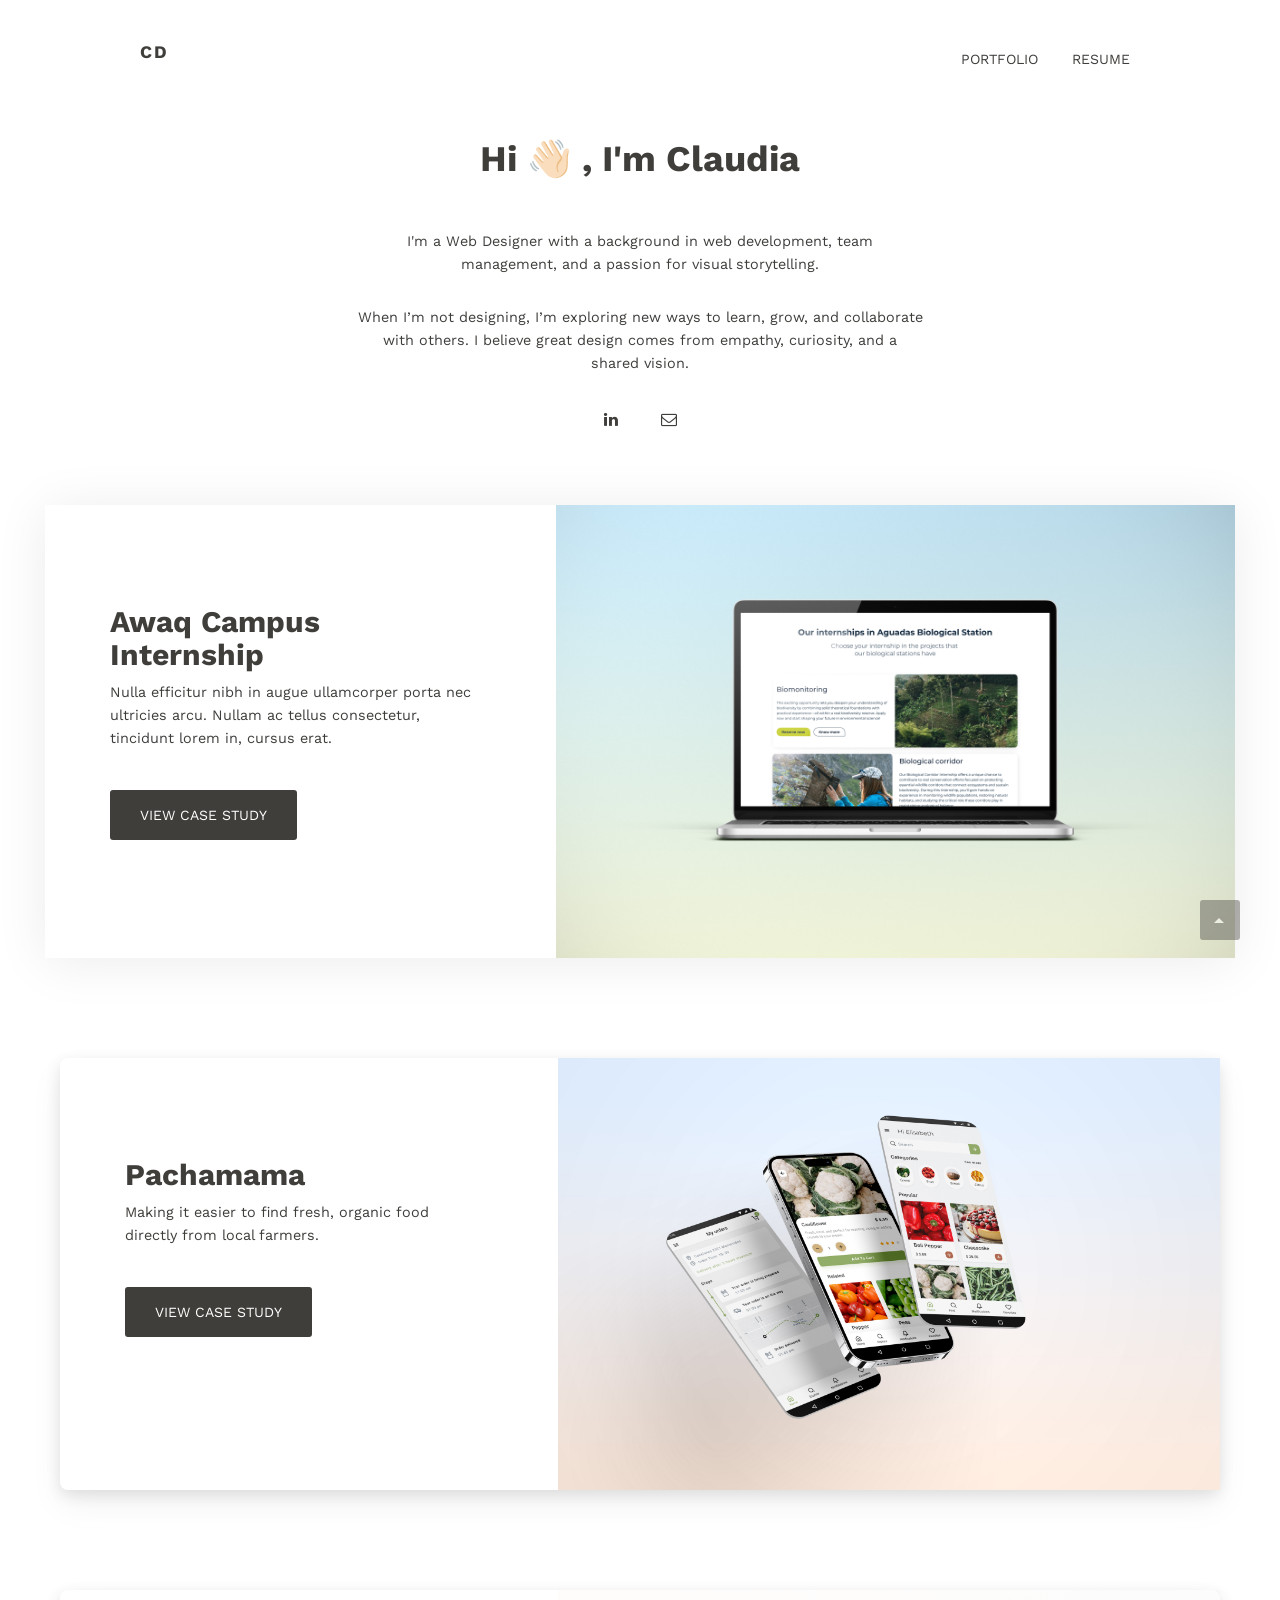
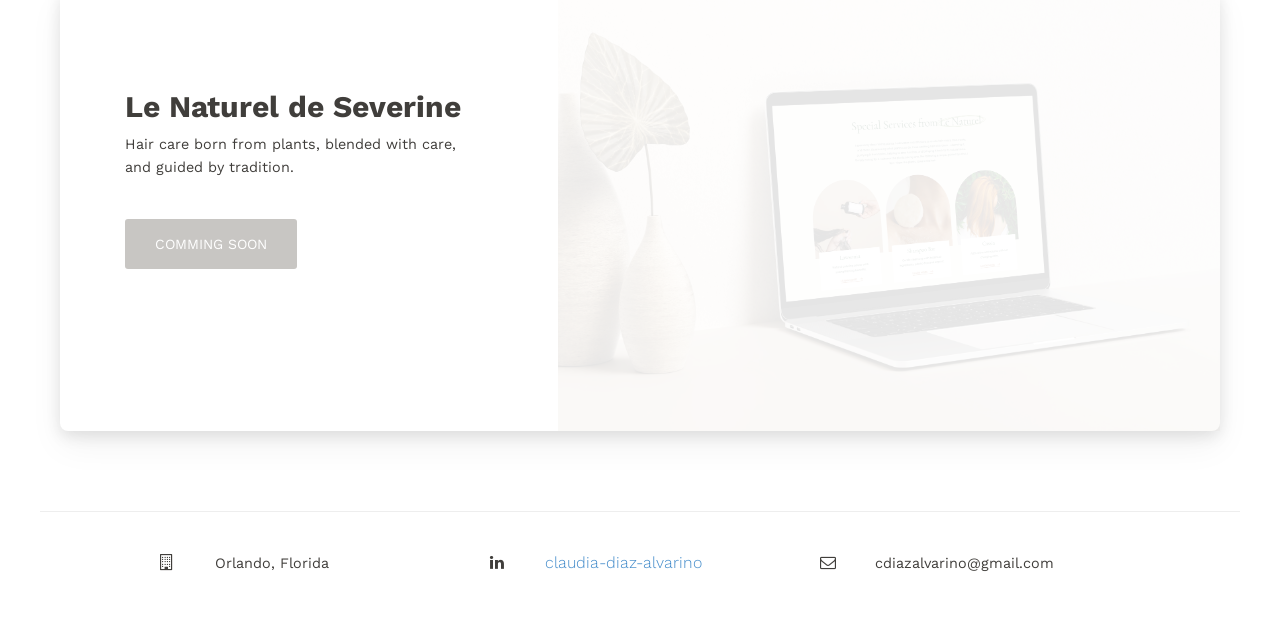
==== commit 826fafbe: "favicon" ====
--- a/index.html
+++ b/index.html
@@ -1,7 +1,7 @@
 <!DOCTYPE html>
 <html>
   <head>
-    <title>Tera | Responsive HTML5 Portfolio Template</title>
+    <title>Claudia Diaz Alvarino</title>
     <meta charset='utf-8'>
     <meta content='Description' name=''>
     <meta content='1 day' name='revisit-after'>
@@ -87,7 +87,7 @@
 
       <!-- Intro -->
       <section class='wide pt-100'>
-        <div class='block'>
+        <div class='block pb-30'>
           <div class='row'>
             <div class='col-md-6 col-md-offset-3'>
               <div class='text-center'>
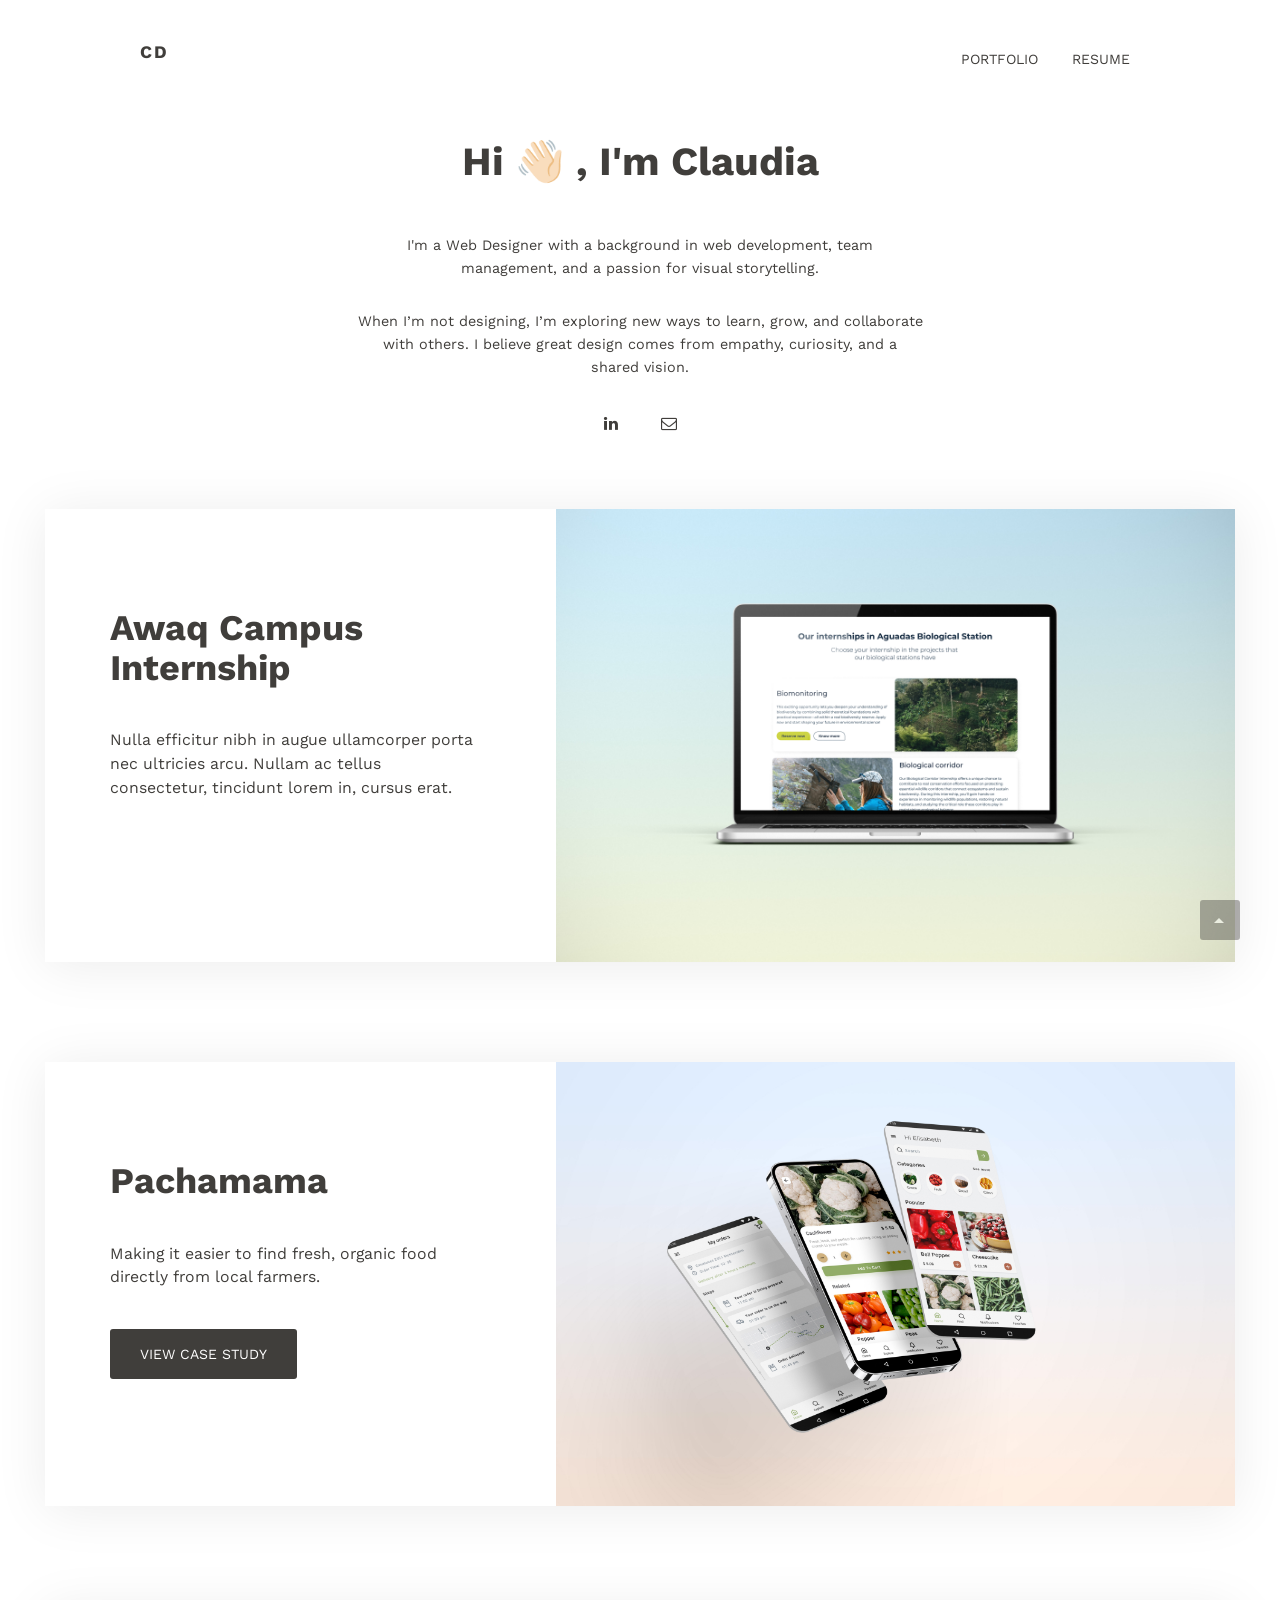
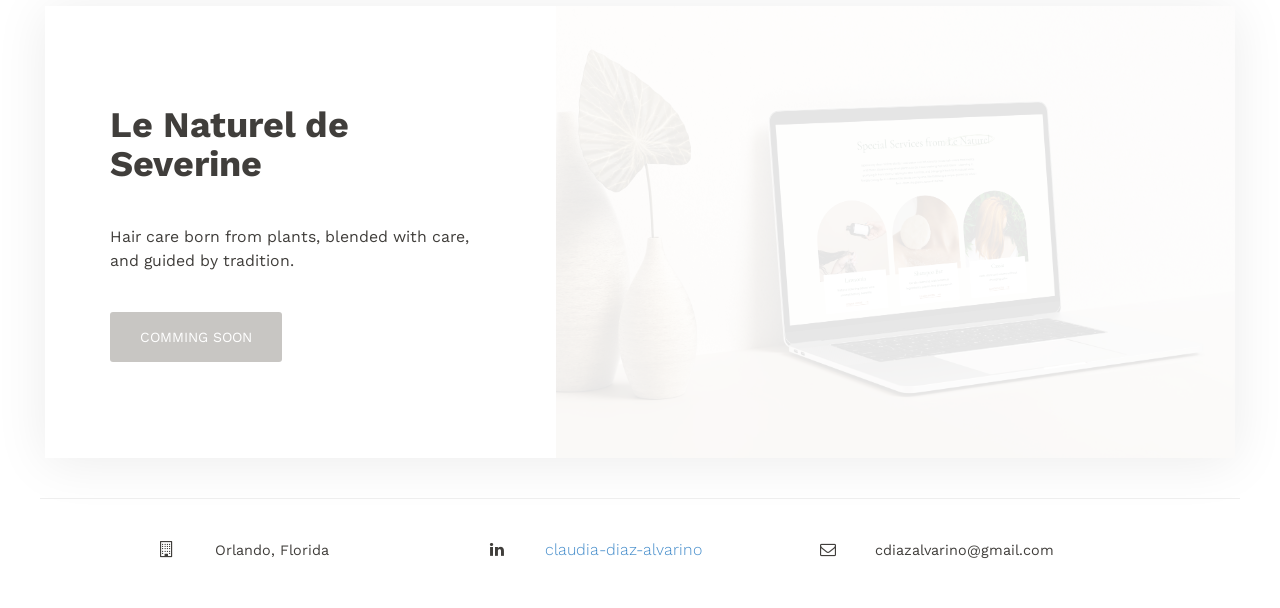
==== commit 1095492e: "404" ====
--- a/index.html
+++ b/index.html
@@ -41,63 +41,42 @@
             <li>
               <a href='index.html'>Portfolio</a>
             </li>
-            <!-- <li>
-              <a href='#'>Features</a>
-              <ul>
-                <li>
-                  <a href='tera-slider.html'>Tera Slider</a>
-                </li>
-                <li>
-                  <a href='icons.html'>Retina icons</a>
-                </li>
-                <li>
-                  <a href='404.html'>404 Error page</a>
-                </li>
-                <li>
-                  <a href='index-boxed.html'>Boxed layout</a>
-                </li>
-                <li>
-                  <a href='profile.html'>Profile page</a>
-                </li>
-                <li>
-                  <a href='elements.html'>Elements</a>
-                </li>
-              </ul>
-            </li> -->
-            <!-- <li>
-              <a href='#'>Portfolio</a>
-              <ul>
-                <li>
-                  <a href='aci.html'>Awaq Campus Internship</a>
-                </li>
-                <li>
-                  <a href='pachamama.html'>Pachamama</a>
-                </li>
-              </ul>
-            </li> -->
             <li>
               <a href='resume.html'>Resume</a>
             </li>
-          
           </ul>
         </section>
       </header>
-    
-  
 
       <!-- Intro -->
       <section class='wide pt-100'>
         <div class='block pb-30'>
+    
           <div class='row'>
             <div class='col-md-6 col-md-offset-3'>
               <div class='text-center'>
                 <div class='title-block'>
-                  <h1>Hi 👋🏻 , I'm Claudia</h1>
+                  <h1 class="h1-home">Hi 👋🏻 , I'm Claudia</h1>
                 </div> 
-                <p>I'm a Web Designer with a background in web development, team management, and a passion for visual storytelling.</p>
-                <p>When I’m not designing, I’m exploring new ways to learn, grow, and collaborate with others. I believe great design comes from empathy, curiosity, and a shared vision.</p>
-                <!-- <div class='fa fa-heart-o'></div> -->
+<!-- 
+                <div class="contenedor">
+                  <div class="text">
+                    <p>I'm a Web Designer with a background in web development, team management, and a passion for visual storytelling.</p>
+                    <p>When I’m not designing, I’m exploring new ways to learn, grow, and collaborate with others. I believe great design comes from empathy, curiosity, and a shared vision.</p>
+                  </div>
+                  <img class="imagen-cuadrada" src="images/home/test2.png" alt="">
+                </div> -->
+
+              
+                    <p>I'm a Web Designer with a background in web development, team management, and a passion for visual storytelling.</p>
+                    <p>When I’m not designing, I’m exploring new ways to learn, grow, and collaborate with others. I believe great design comes from empathy, curiosity, and a shared vision.</p>
+           
+                  
+                  <!-- <div class='fa fa-heart-o'></div> -->
+              
+      
                
+                
               </div>
               <div class='text-center intro'>
                 <div class='social'>
@@ -132,12 +111,16 @@
           </div>
         </a> -->
         <!-- END DO NOT DELETE -->
+
+      
+
+        
           <div class='row mb-100 card'>
             <div class='col-md-5'>
               <div class='block'>
-                <h2>Awaq Campus Internship</h2>
-                <p>Nulla efficitur nibh in augue ullamcorper porta nec ultricies arcu. Nullam ac tellus consectetur, tincidunt lorem in, cursus erat.</p>
-                <a class="btn btn-default" href="aci.html">View Case Study</a>
+                <h1 class="pb-30">Awaq Campus Internship</h1>
+                <h5>Nulla efficitur nibh in augue ullamcorper porta nec ultricies arcu. Nullam ac tellus consectetur, tincidunt lorem in, cursus erat.</h5>
+                <!-- <a class="btn btn-default" href="aci.html">View Case Study</a> -->
               <!-- <button class='btn btn-primary'>Primary button</button> -->
               </div>
             </div>
@@ -145,11 +128,11 @@
               <img class="fadeIn" src="images/projects/aci/hero.jpg" />
             </div>
           </div>
-          <div class='row mb-100 card2'>
-            <div class='col-md-5'>
-              <div class='block'>
-                <h2>Pachamama</h2>
-                <p>Making it easier to find fresh, organic food directly from local farmers.</p>
+          <div class='row mb-100 card'>
+            <div class='col-md-5'>
+              <div class='block'>
+                <h1 class="pb-30">Pachamama</h1>
+                <h5>Making it easier to find fresh, organic food directly from local farmers.</h5>
                 <!-- <button class='btn btn-default' >View Case Study</button> -->
                 <a class="btn btn-default" href="pachamama.html">View Case Study</a>
               </div>
@@ -197,12 +180,12 @@
               </div>
             </div>
           </div> -->
-          <div class='row card2'>
-            <div class='col-md-5'>
-              <div class='block'>
-                <h2>Le Naturel de Severine</h2>
-                 <p>Hair care born from plants, blended with care, and guided by tradition.
-                 </p>
+          <div class='row card'>
+            <div class='col-md-5'>
+              <div class='block'>
+                <h1 class="pb-30">Le Naturel de Severine</h1>
+                 <h5>Hair care born from plants, blended with care, and guided by tradition.
+                 </h5>
                 <a class="btn btn-inactive" aria-disabled="true" href="">Comming Soon</a>
               </div>
             </div>
--- a/stylesheets/style.css
+++ b/stylesheets/style.css
@@ -88,6 +88,9 @@
     opacity: 1; }
 
 
+
+    
+
     .pb-0 {
       padding-bottom: 0px!important;
     }
@@ -208,11 +211,30 @@
     font-style: normal;
  }
 
+.h1-home {
+  /* font-family: "Roboto", sans-serif;
+  font-weight: 100; */
+  font-family: "Work Sans", sans-serif;
+    font-optical-sizing: auto;
+    font-weight: bold;
+    font-style: normal;
+    font-size: 2.5em;
+ }
+
   h2{
     font-family: "Work Sans", sans-serif;
     font-optical-sizing: auto;
     font-weight: bold;
     font-style: normal;
+  }
+
+  .h2-home{
+    /* font-family: "Roboto", sans-serif;
+  font-weight: 100; */
+  font-family: "Work Sans", sans-serif;
+  font-optical-sizing: auto;
+  font-weight: bold;
+  font-style: normal;
   }
 
  
@@ -262,6 +284,16 @@
 }
   p a {
     font-weight: bold; }
+
+
+h5 {
+      font-size: .99em;
+      line-height: 1.5em;
+      font-family: "Work Sans", sans-serif;
+      font-weight: 400;
+      color: #403E3B;
+      margin: 10px 0 30px 0; 
+    }
 
 blockquote {
   border-left: 1px solid #bbb;
@@ -345,8 +377,8 @@
 }
 
 .card2{
-  background-color: #fff;
-    border-radius: 8px;
+  background-color: #f4f4f4;
+    /* border-radius: 8px; */
     flex-wrap: wrap;
     align-items: stretch;
     width: 100%;
@@ -358,7 +390,7 @@
 }
 
 .card3{
-  background-color: #fff;
+  /* background-color: #f4f4f4; */
     /* border-radius: 8px; */
     flex-wrap: wrap;
     align-items: stretch;
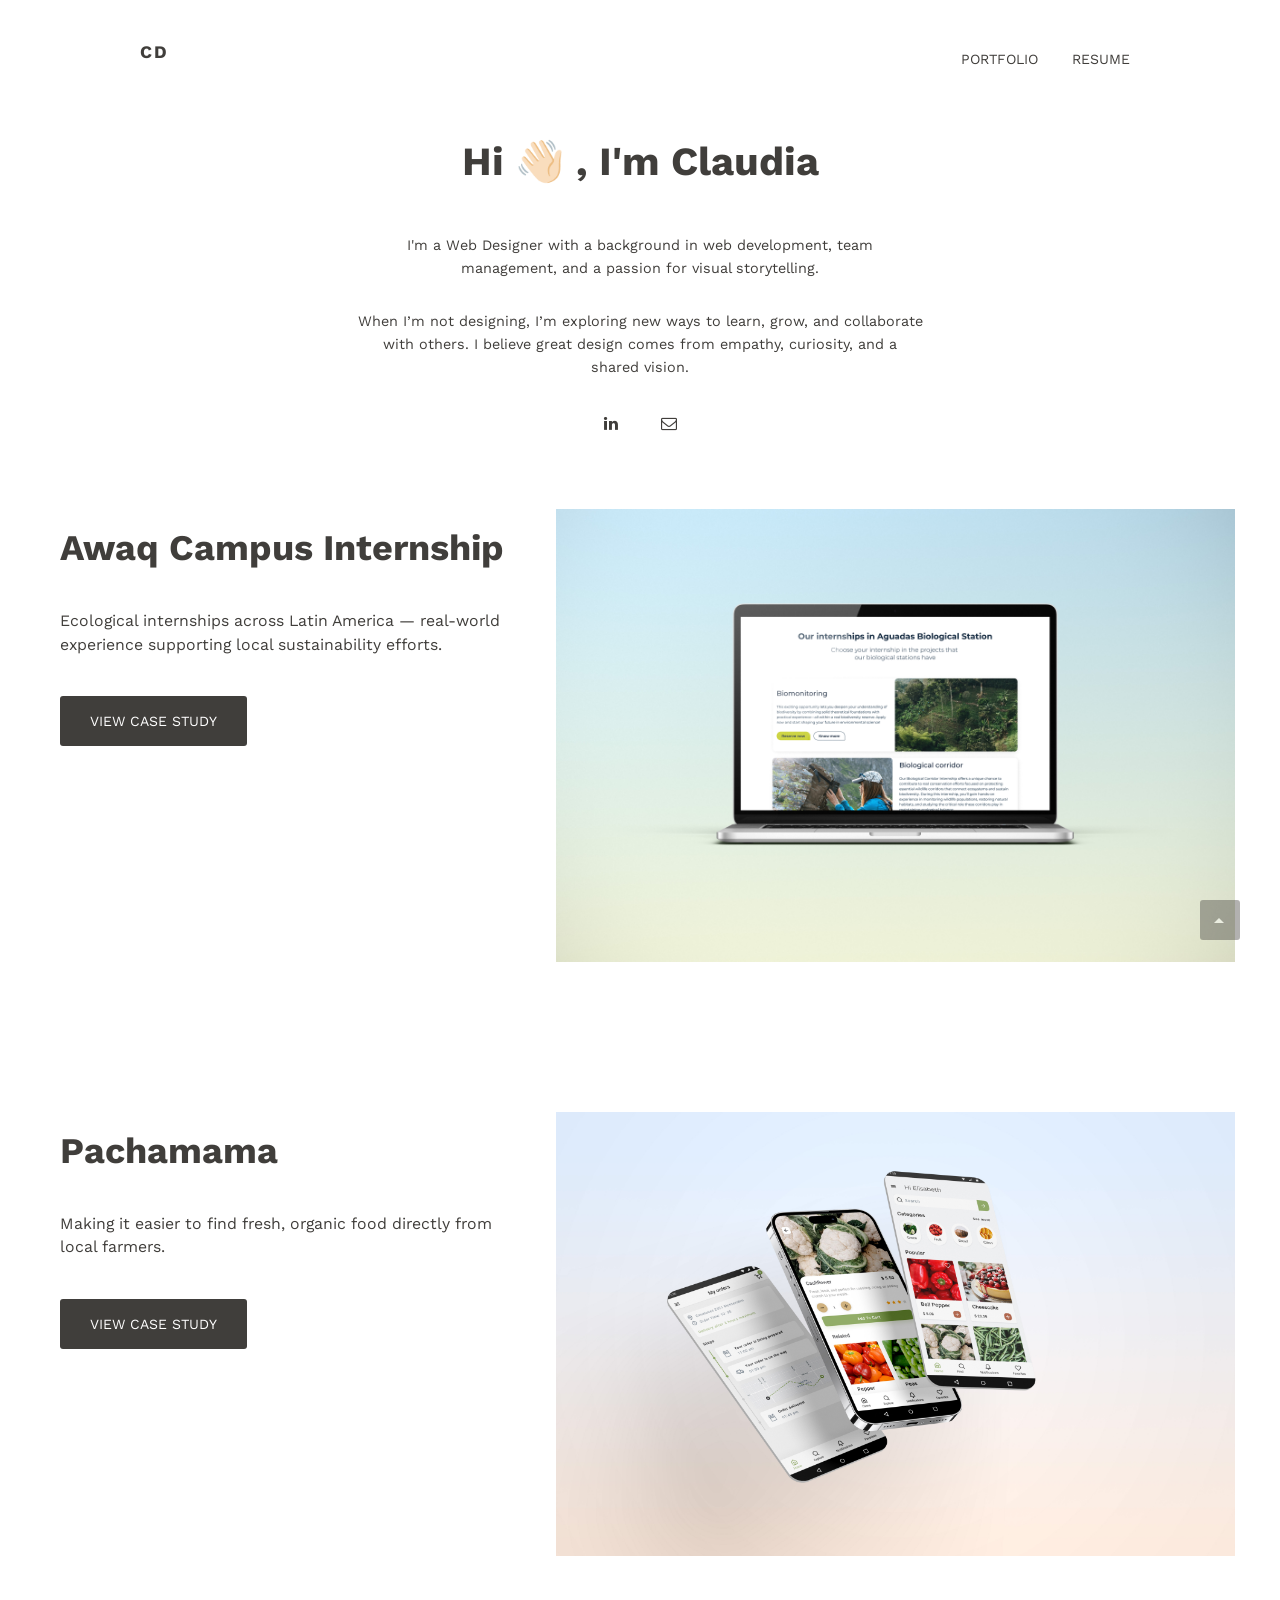
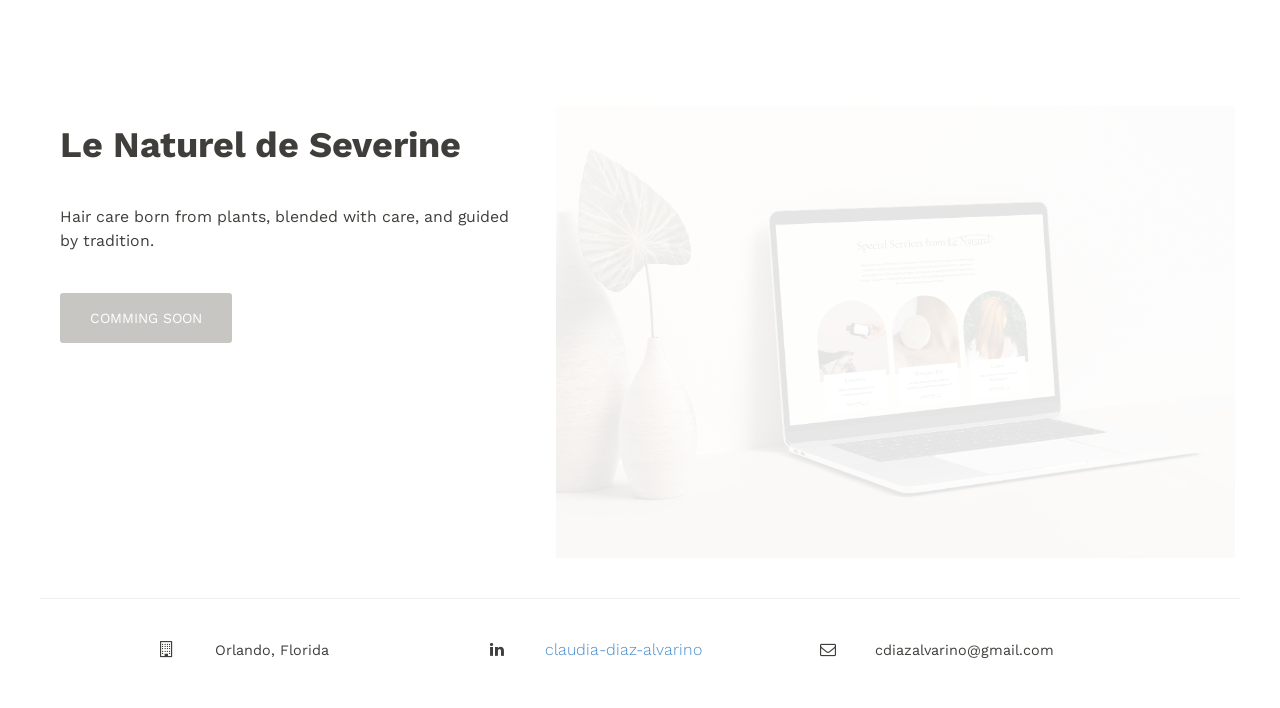
==== commit b651d816: "updates" ====
--- a/index.html
+++ b/index.html
@@ -115,12 +115,13 @@
       
 
         
-          <div class='row mb-100 card'>
-            <div class='col-md-5'>
-              <div class='block'>
+          <div class='row mb-150'>
+            <div class='col-md-5'>
+              <div class=''>
                 <h1 class="pb-30">Awaq Campus Internship</h1>
-                <h5>Nulla efficitur nibh in augue ullamcorper porta nec ultricies arcu. Nullam ac tellus consectetur, tincidunt lorem in, cursus erat.</h5>
-                <!-- <a class="btn btn-default" href="aci.html">View Case Study</a> -->
+                <h5>Ecological internships across Latin America — real-world experience supporting local sustainability efforts.
+                </h5>
+                <a class="btn btn-default" href="aci.html">View Case Study</a>
               <!-- <button class='btn btn-primary'>Primary button</button> -->
               </div>
             </div>
@@ -128,9 +129,9 @@
               <img class="fadeIn" src="images/projects/aci/hero.jpg" />
             </div>
           </div>
-          <div class='row mb-100 card'>
-            <div class='col-md-5'>
-              <div class='block'>
+          <div class='row mb-150'>
+            <div class='col-md-5'>
+              <div class=''>
                 <h1 class="pb-30">Pachamama</h1>
                 <h5>Making it easier to find fresh, organic food directly from local farmers.</h5>
                 <!-- <button class='btn btn-default' >View Case Study</button> -->
@@ -180,9 +181,9 @@
               </div>
             </div>
           </div> -->
-          <div class='row card'>
-            <div class='col-md-5'>
-              <div class='block'>
+          <div class='row'>
+            <div class='col-md-5'>
+              <div class=''>
                 <h1 class="pb-30">Le Naturel de Severine</h1>
                  <h5>Hair care born from plants, blended with care, and guided by tradition.
                  </h5>
--- a/stylesheets/style.css
+++ b/stylesheets/style.css
@@ -140,6 +140,10 @@
       margin-bottom: 100px!important;
     }
 
+    .mb-150{
+      margin-bottom: 150px!important;
+    }
+
     .mt-100{
       margin-top: 100px;
     }
@@ -175,6 +179,8 @@
     font-weight: 300;
     font-size: 15px;
     }
+
+    
 
     
 
@@ -879,6 +885,8 @@
     section.green {
       background: #F5F6E9;
     }
+
+   
     section.greenapp{
       background: #EFF6E9;
     }
@@ -901,6 +909,13 @@
       /* background: linear-gradient(180deg, #F7DCC3 0%, #ffffff 100%); */
       background: #FBE9DC;
        /* background: #DCEAFB */
+    }
+
+    .gradient{
+      /* background: linear-gradient(to right, #f7c197, #f0adb2, #9fc2c7); */
+      /* background: linear-gradient(to right, #f7c197 0%, #f0adb2 50%, #9fc2c7 100%); */
+      /* background: linear-gradient(to right, #f7c197, #f0adb2, #9fc2c7); */
+      background: linear-gradient(to right, #e4c1f9, #a0c4ff);
     }
   section.jumbotron {
     max-width: 100%;
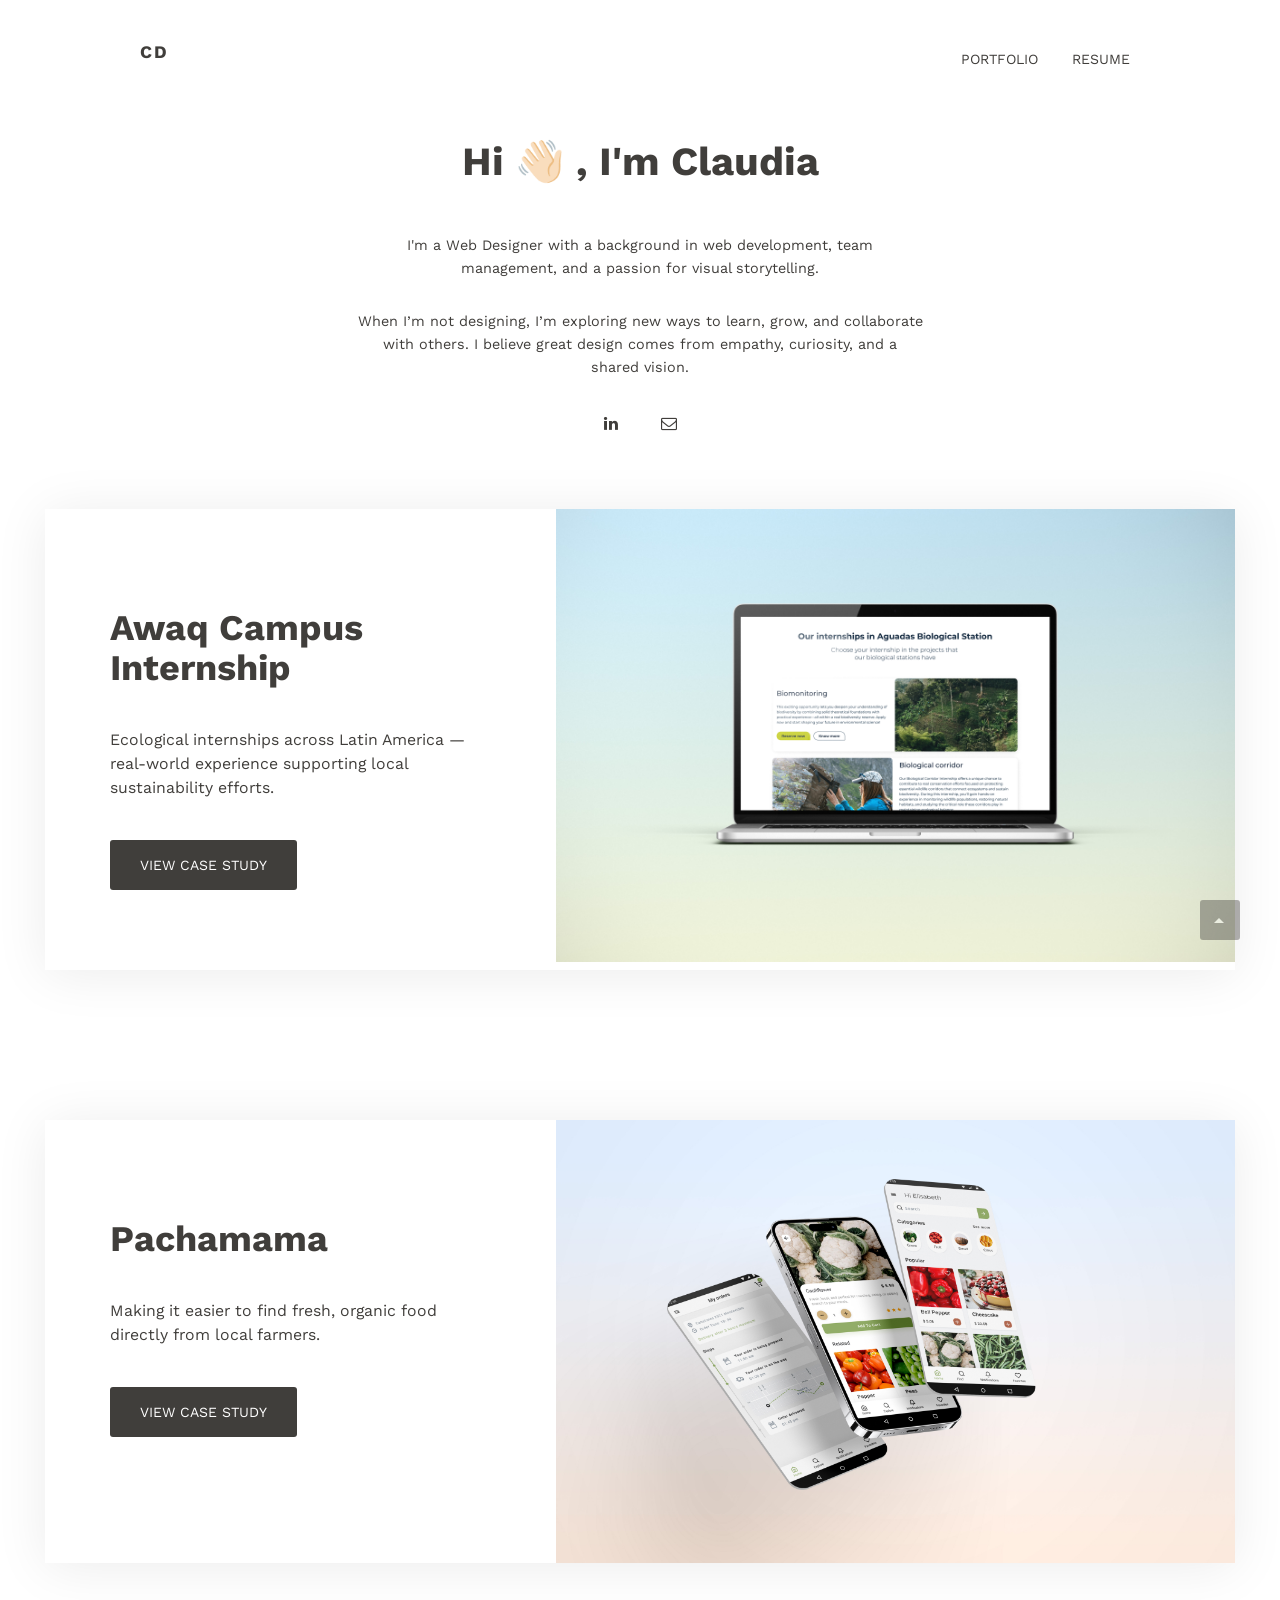
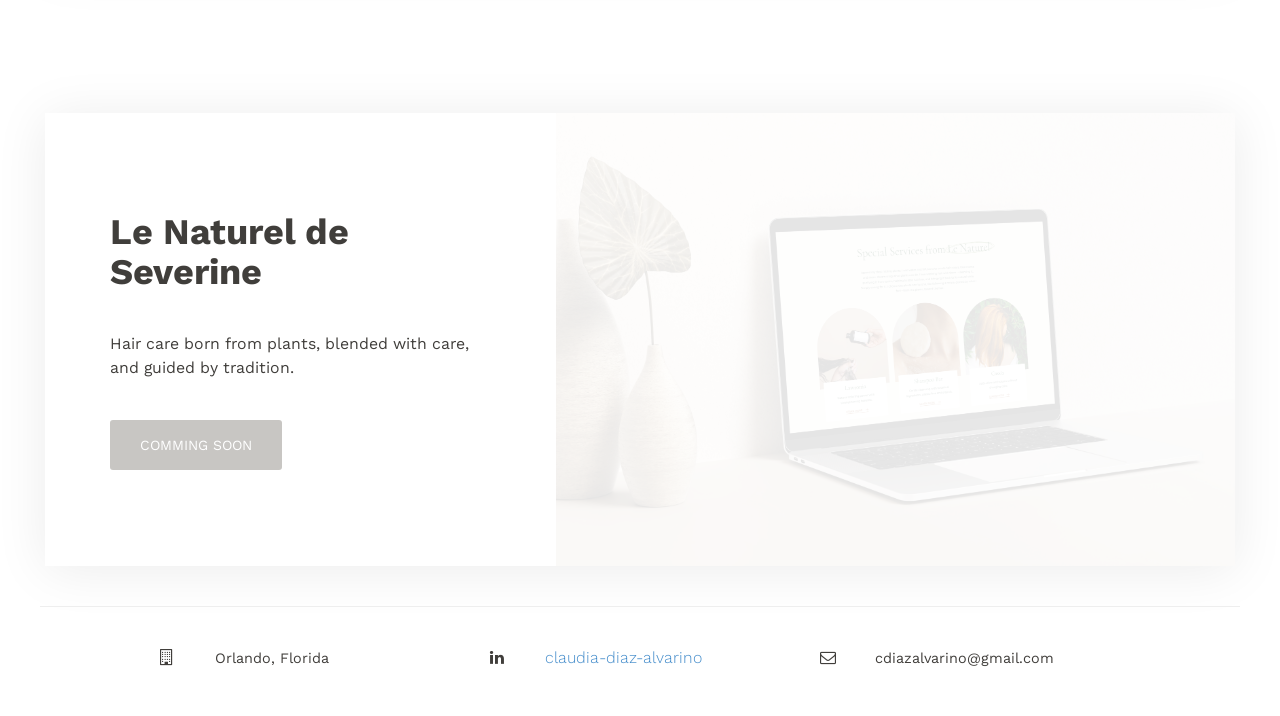
==== commit 9fe3c73d: "card" ====
--- a/index.html
+++ b/index.html
@@ -115,9 +115,9 @@
       
 
         
-          <div class='row mb-150'>
-            <div class='col-md-5'>
-              <div class=''>
+          <div class='row mb-150 card'>
+            <div class='col-md-5'>
+              <div class='block'>
                 <h1 class="pb-30">Awaq Campus Internship</h1>
                 <h5>Ecological internships across Latin America — real-world experience supporting local sustainability efforts.
                 </h5>
@@ -129,9 +129,9 @@
               <img class="fadeIn" src="images/projects/aci/hero.jpg" />
             </div>
           </div>
-          <div class='row mb-150'>
-            <div class='col-md-5'>
-              <div class=''>
+          <div class='row mb-150 card'>
+            <div class='col-md-5'>
+              <div class='block'>
                 <h1 class="pb-30">Pachamama</h1>
                 <h5>Making it easier to find fresh, organic food directly from local farmers.</h5>
                 <!-- <button class='btn btn-default' >View Case Study</button> -->
@@ -181,9 +181,9 @@
               </div>
             </div>
           </div> -->
-          <div class='row'>
-            <div class='col-md-5'>
-              <div class=''>
+          <div class='row card'>
+            <div class='col-md-5'>
+              <div class='block'>
                 <h1 class="pb-30">Le Naturel de Severine</h1>
                  <h5>Hair care born from plants, blended with care, and guided by tradition.
                  </h5>
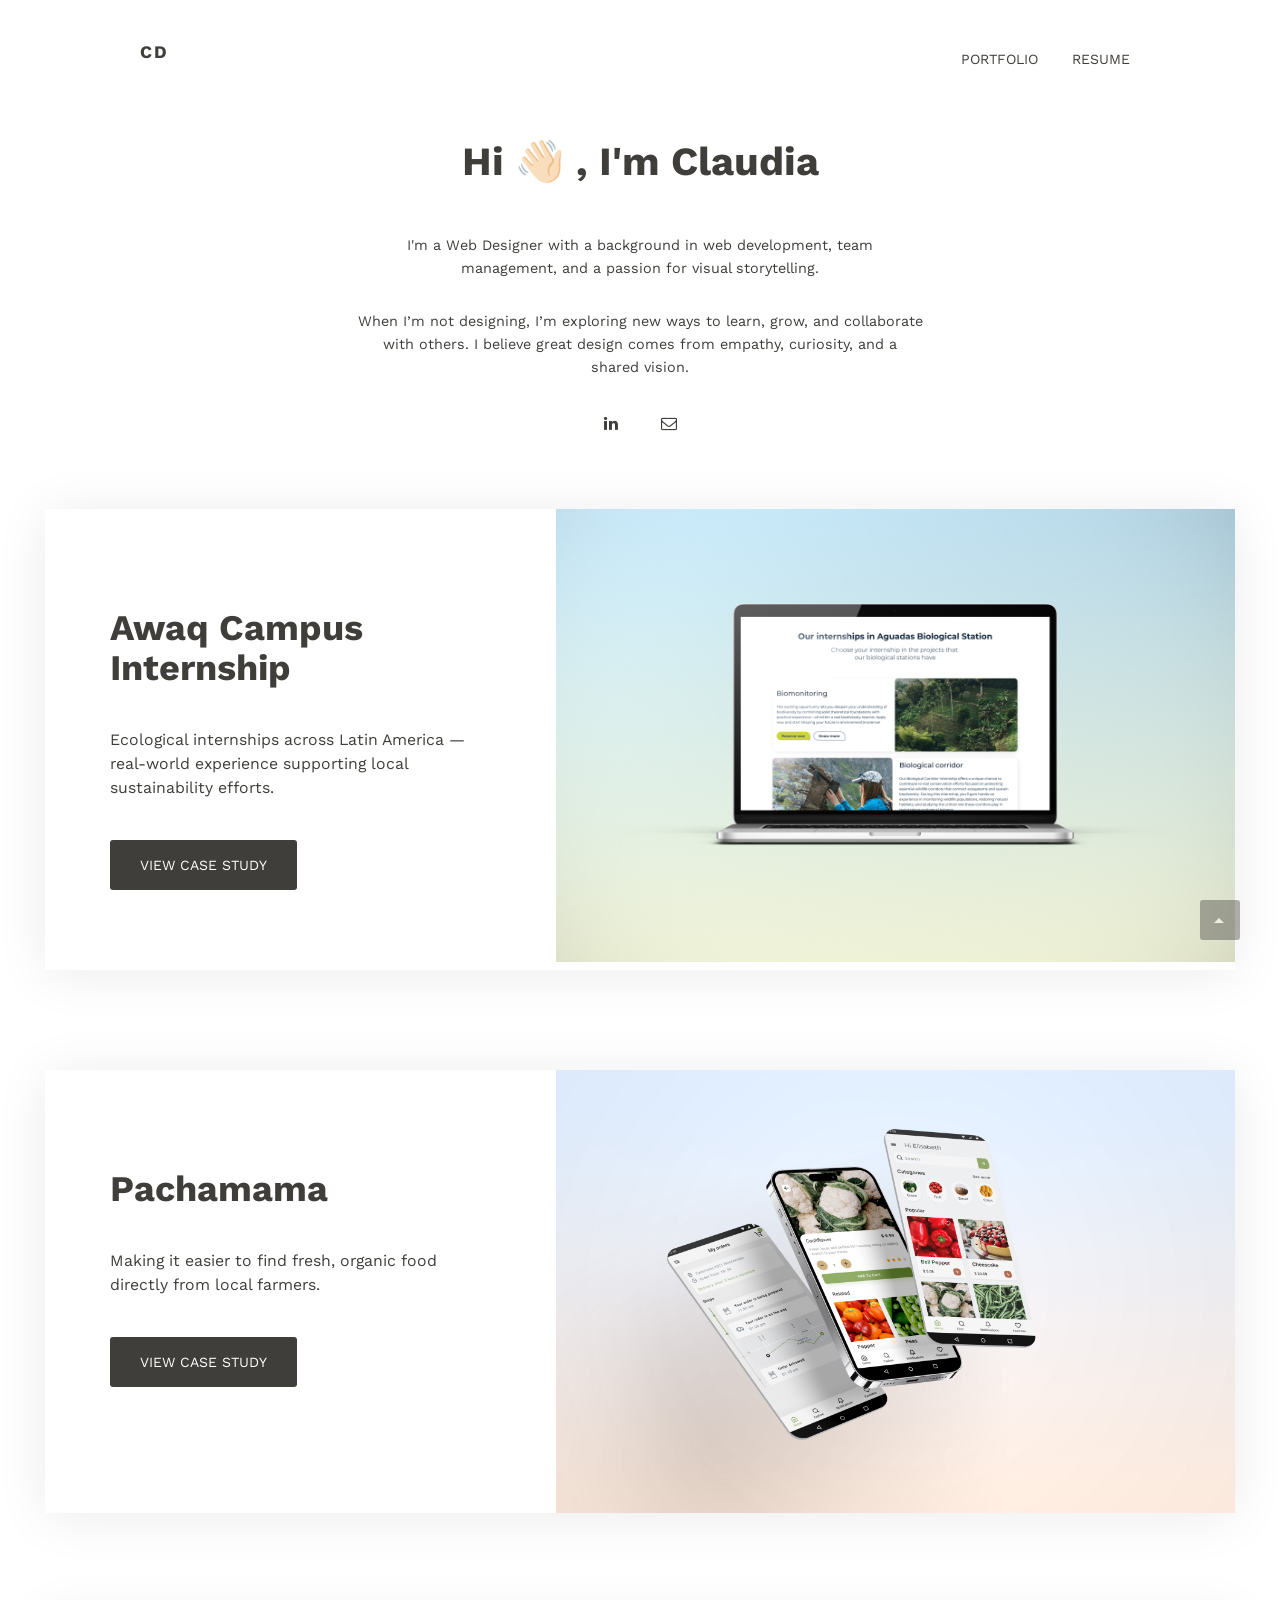
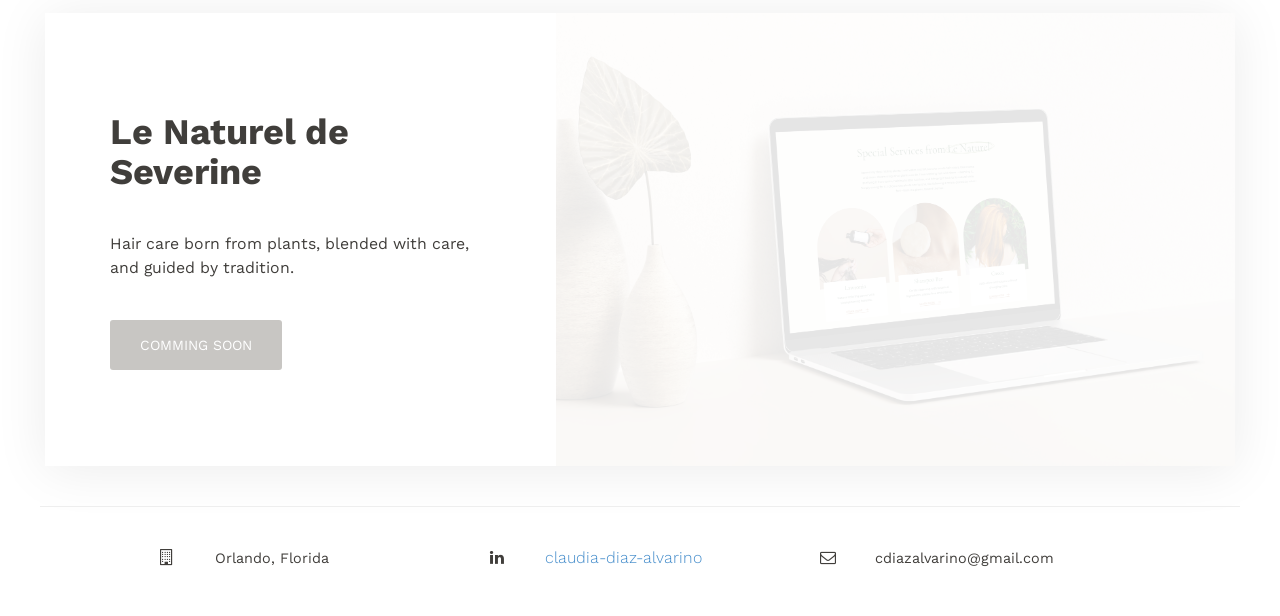
==== commit 21adbacb: "margin" ====
--- a/index.html
+++ b/index.html
@@ -1,7 +1,7 @@
 <!DOCTYPE html>
 <html>
   <head>
-    <title>Claudia Diaz Alvarino</title>
+    <title>Claudia Diaz Alvarino | Home</title>
     <meta charset='utf-8'>
     <meta content='Description' name=''>
     <meta content='1 day' name='revisit-after'>
@@ -115,7 +115,7 @@
       
 
         
-          <div class='row mb-150 card'>
+          <div class='row mb-100 card'>
             <div class='col-md-5'>
               <div class='block'>
                 <h1 class="pb-30">Awaq Campus Internship</h1>
@@ -129,7 +129,7 @@
               <img class="fadeIn" src="images/projects/aci/hero.jpg" />
             </div>
           </div>
-          <div class='row mb-150 card'>
+          <div class='row mb-100 card'>
             <div class='col-md-5'>
               <div class='block'>
                 <h1 class="pb-30">Pachamama</h1>
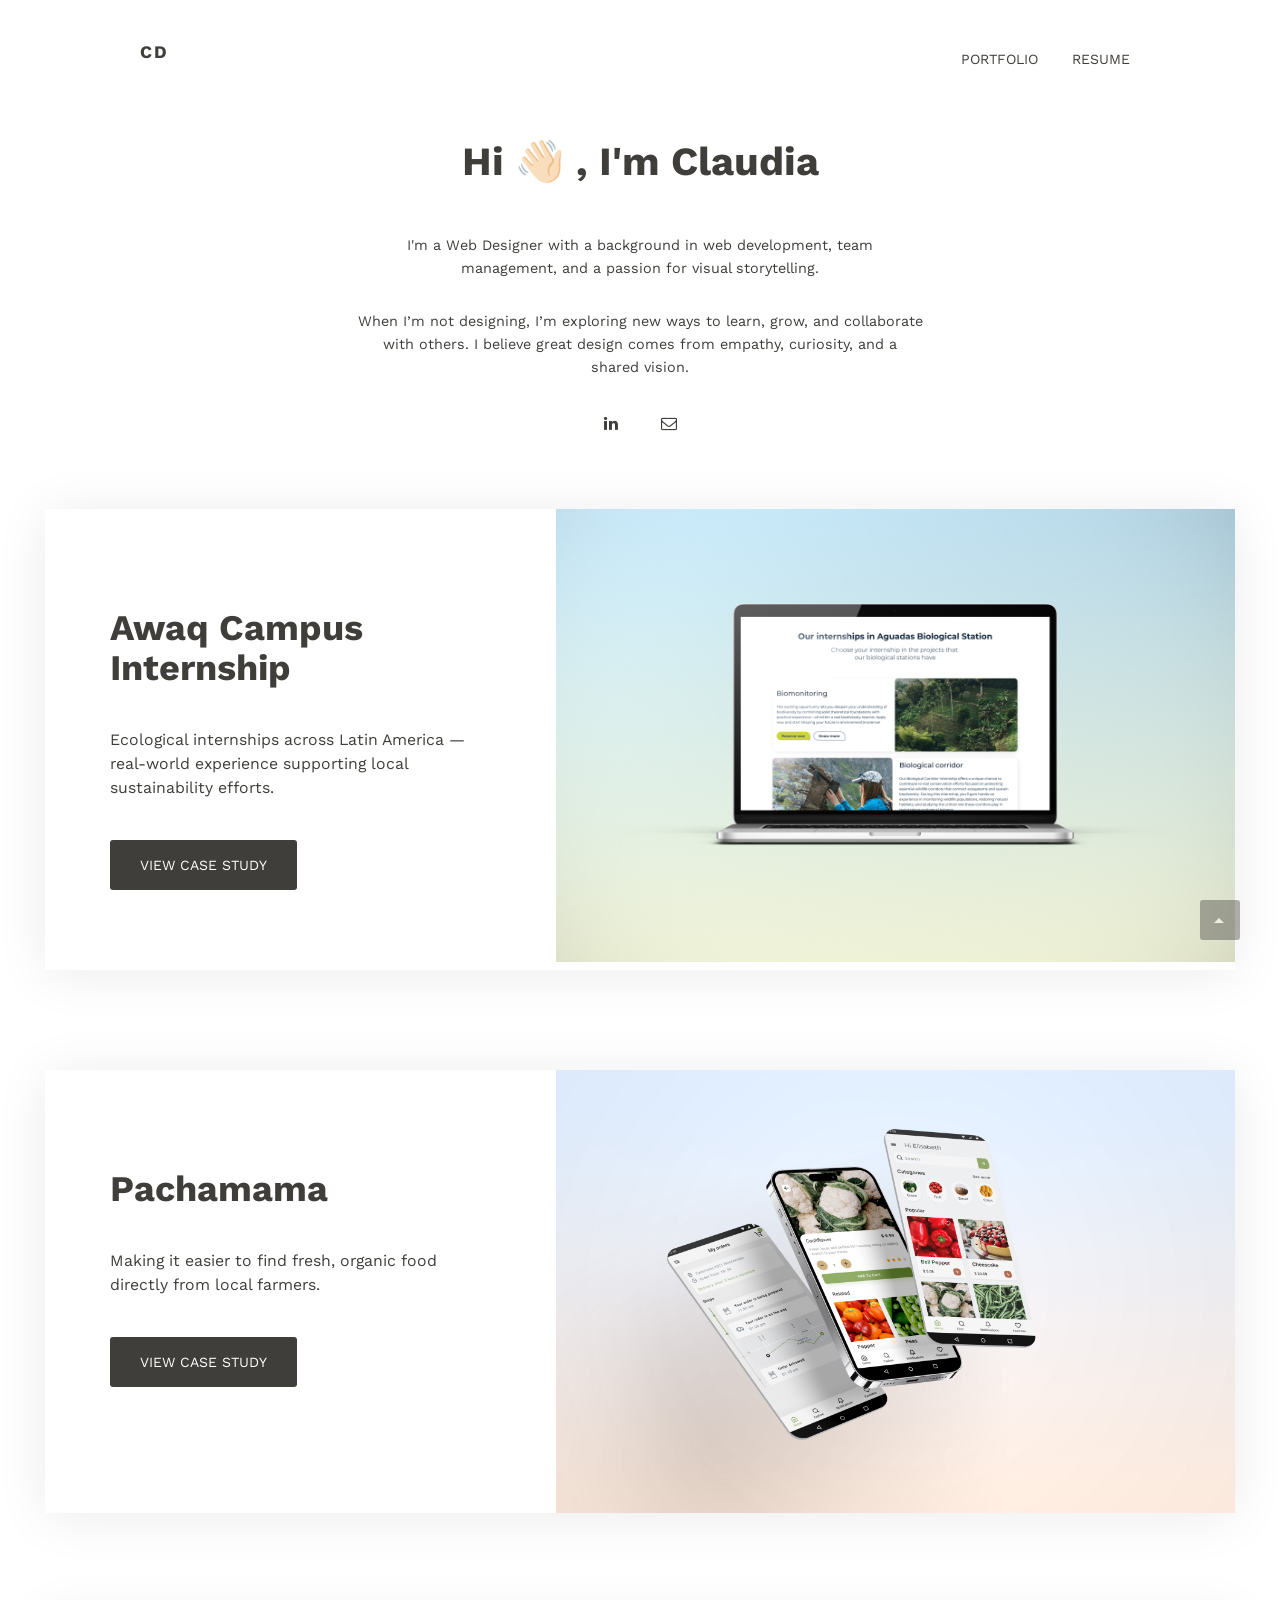
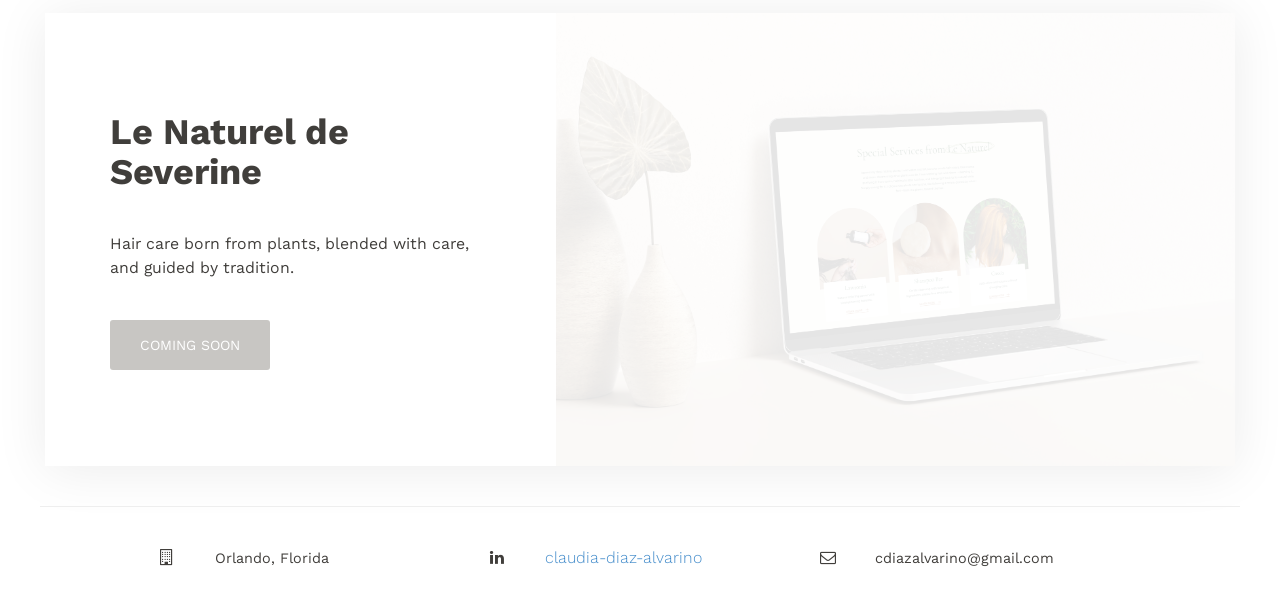
==== commit 61f89ab3: "errores" ====
--- a/index.html
+++ b/index.html
@@ -187,7 +187,7 @@
                 <h1 class="pb-30">Le Naturel de Severine</h1>
                  <h5>Hair care born from plants, blended with care, and guided by tradition.
                  </h5>
-                <a class="btn btn-inactive" aria-disabled="true" href="">Comming Soon</a>
+                <a class="btn btn-inactive" aria-disabled="true" href="">Coming Soon</a>
               </div>
             </div>
             <div class='col-md-7 pr-0'>
